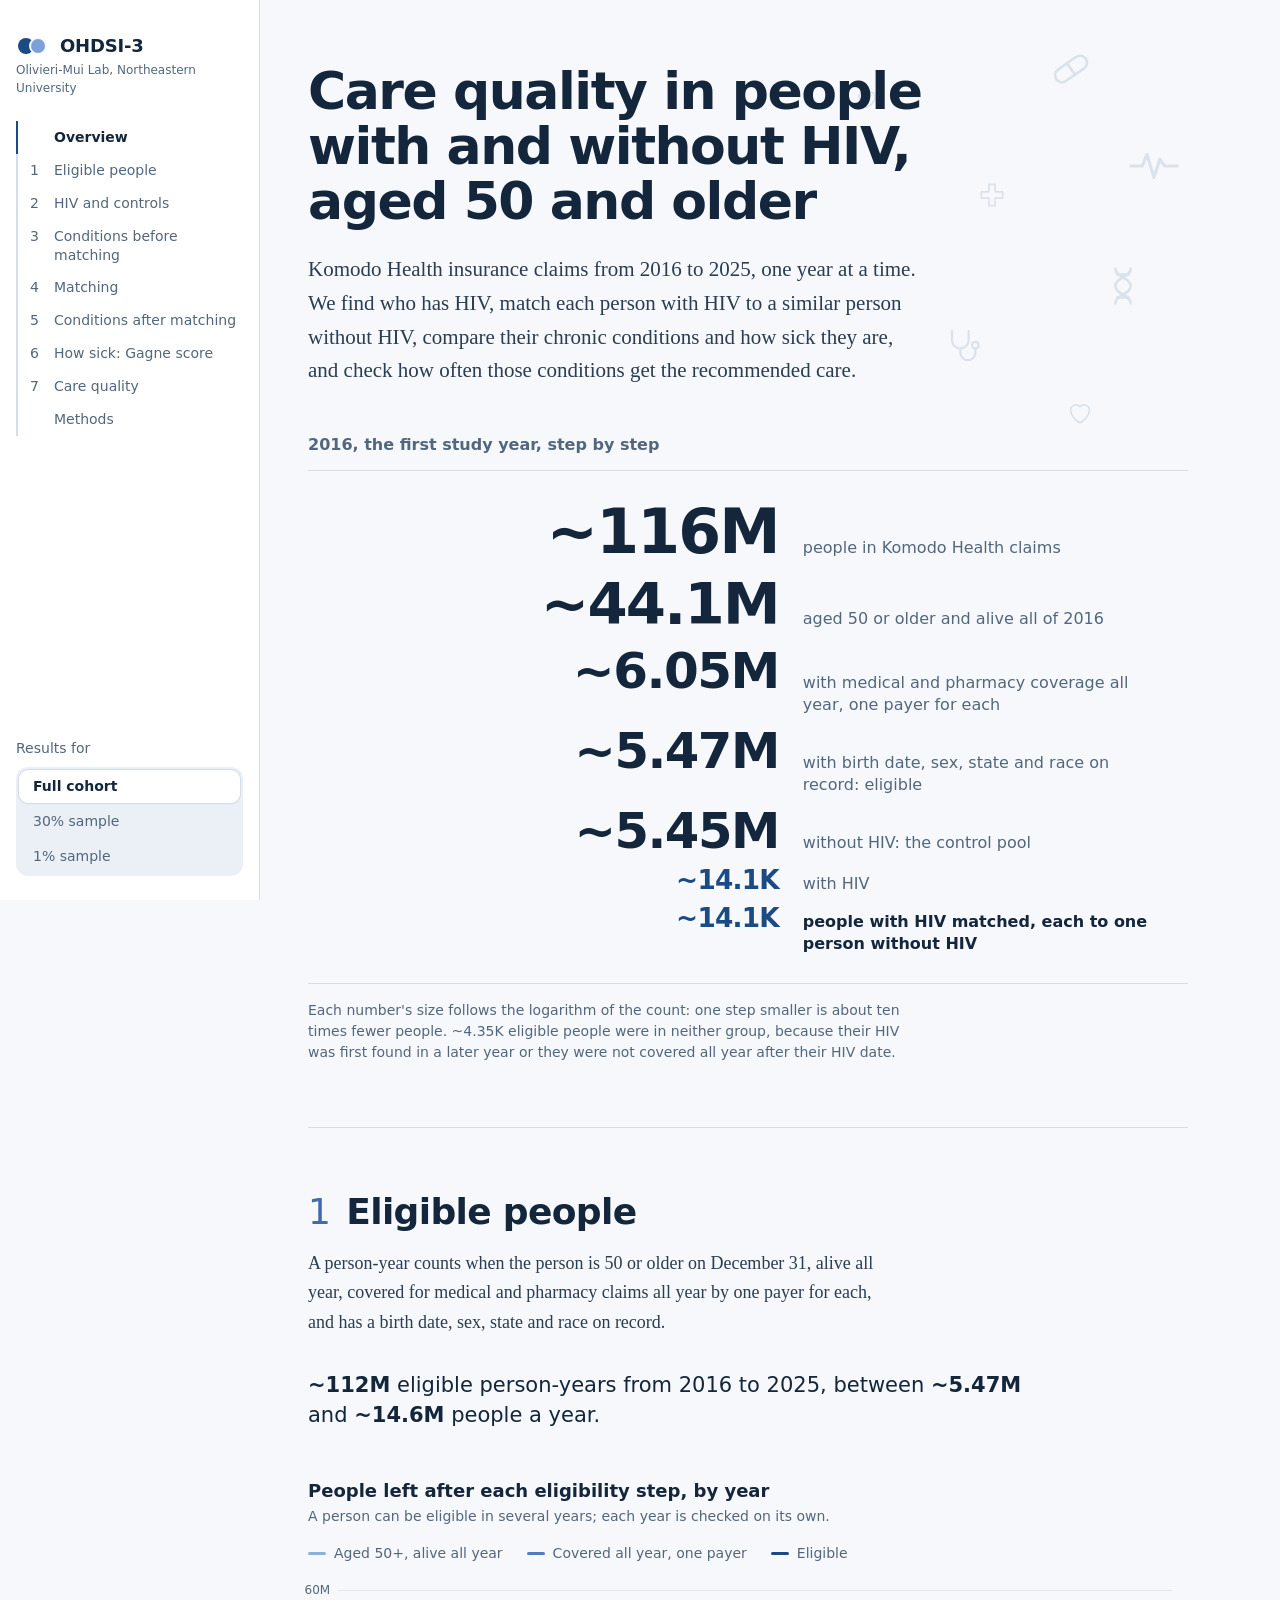
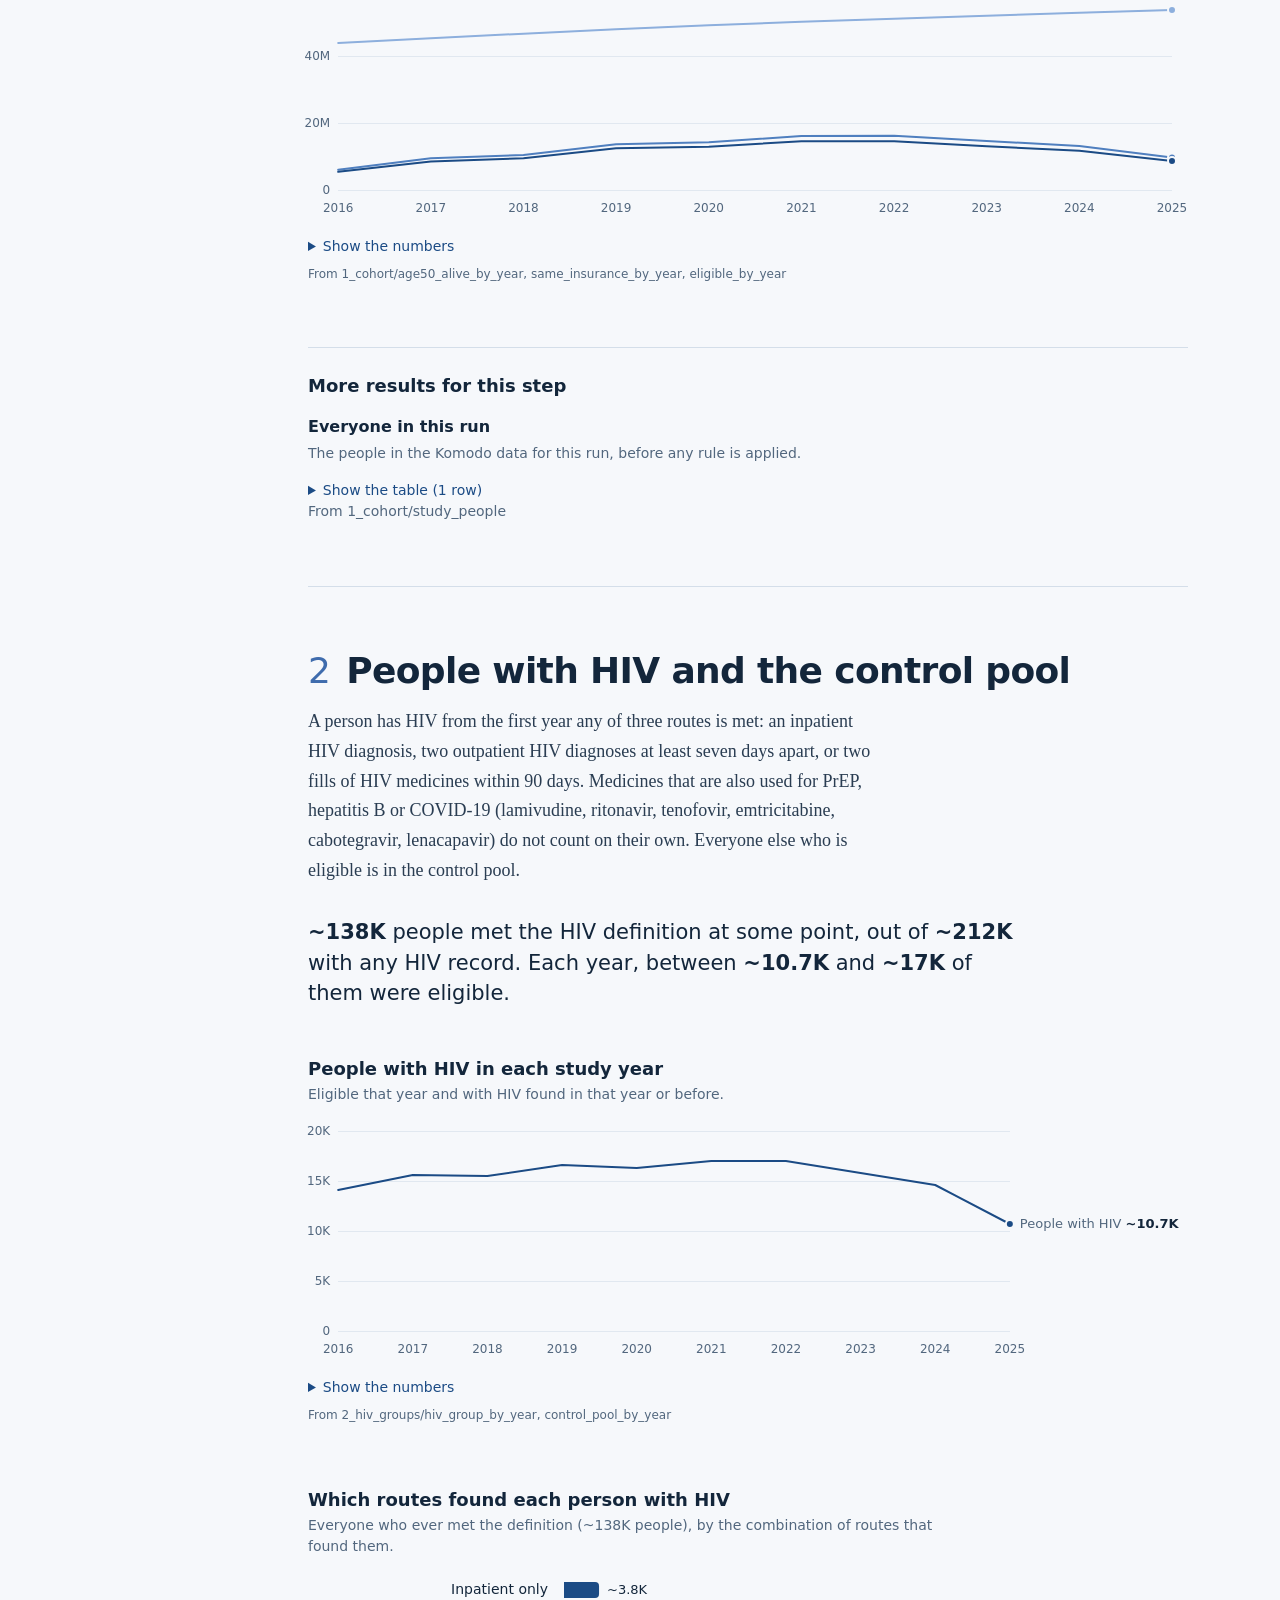
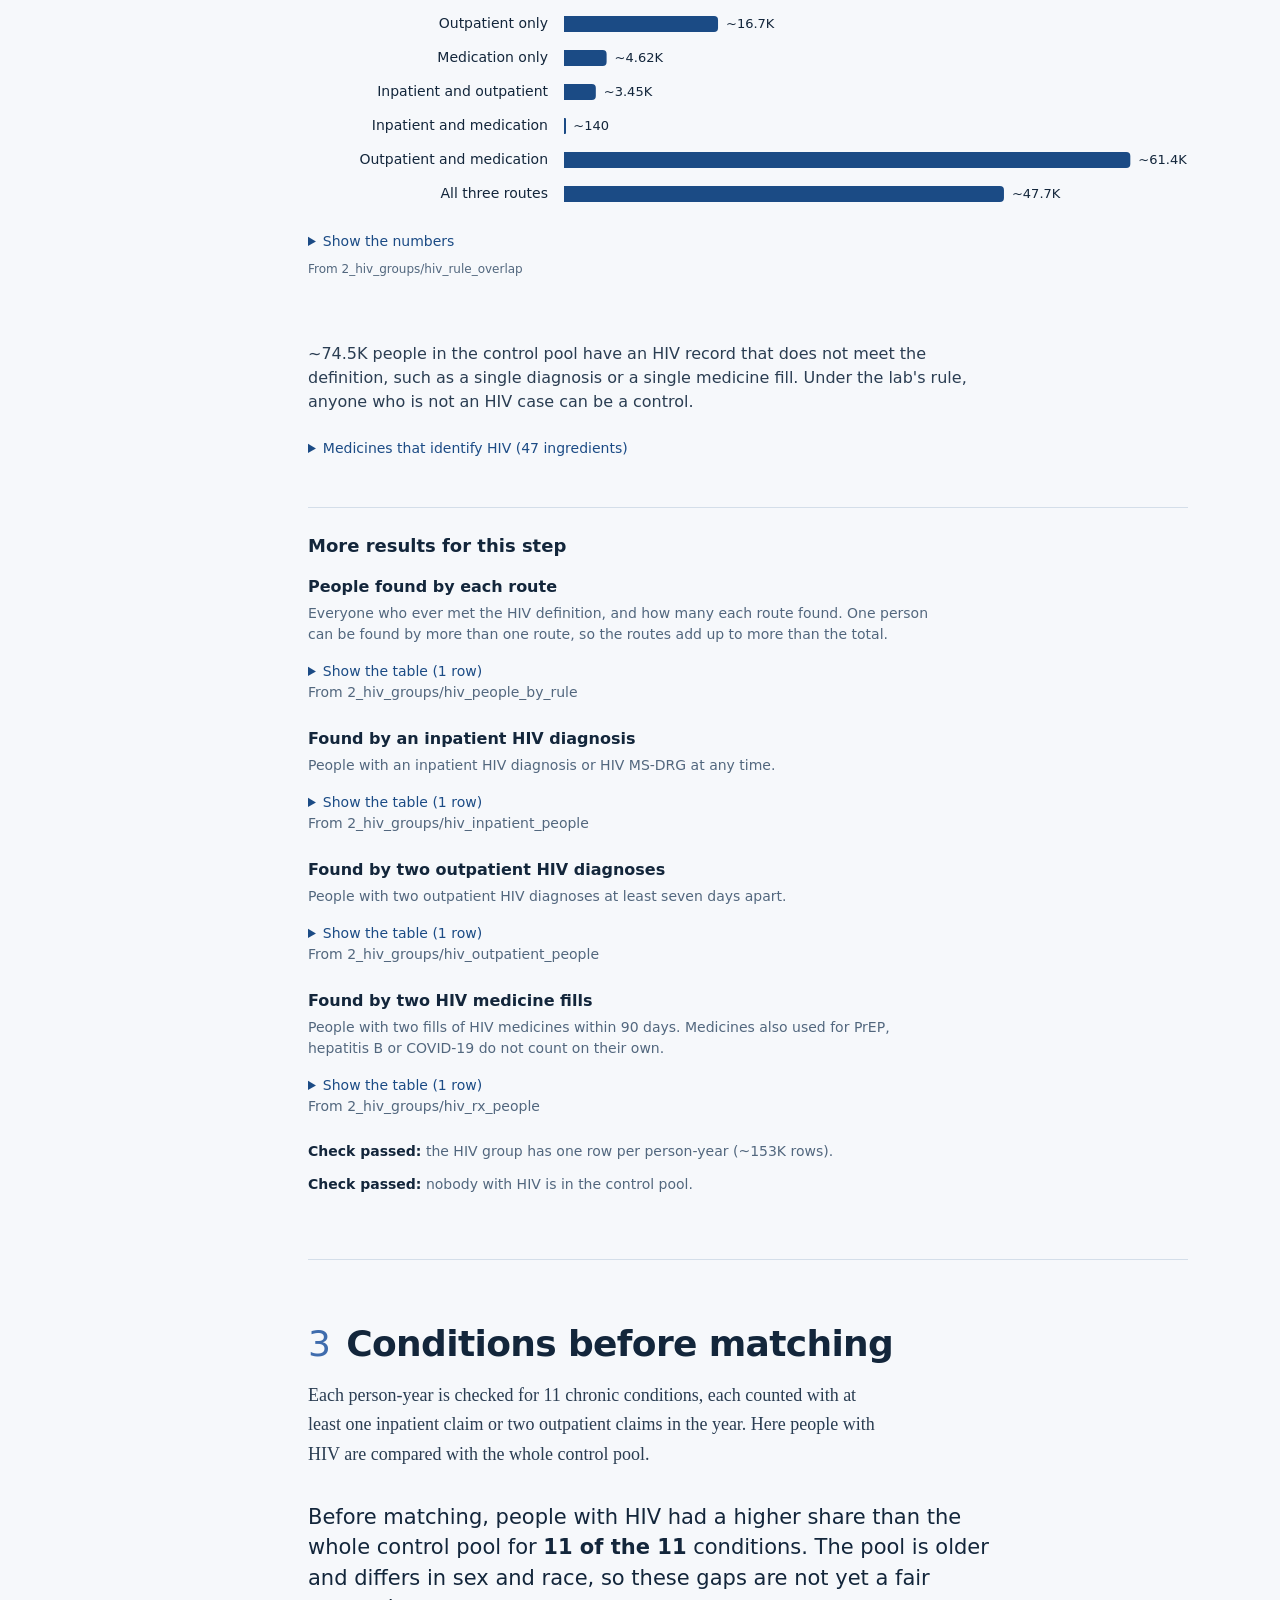
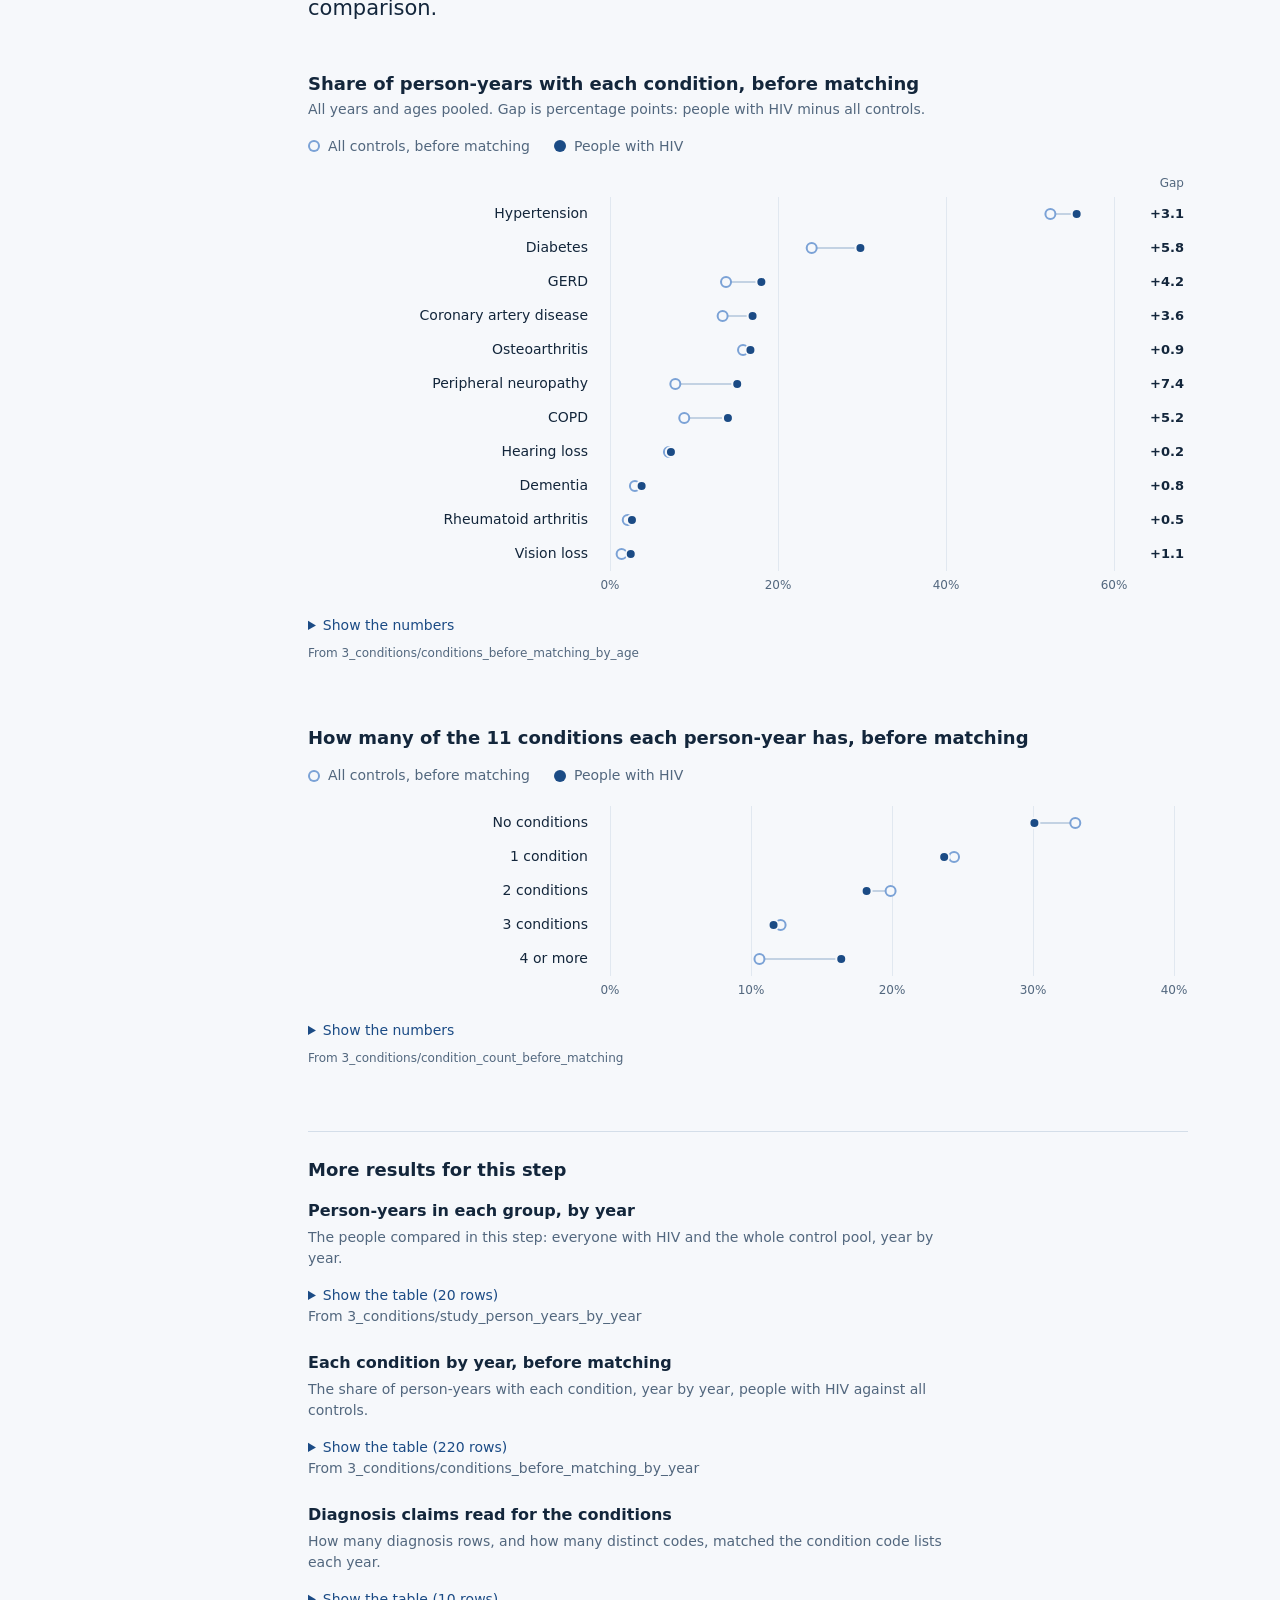
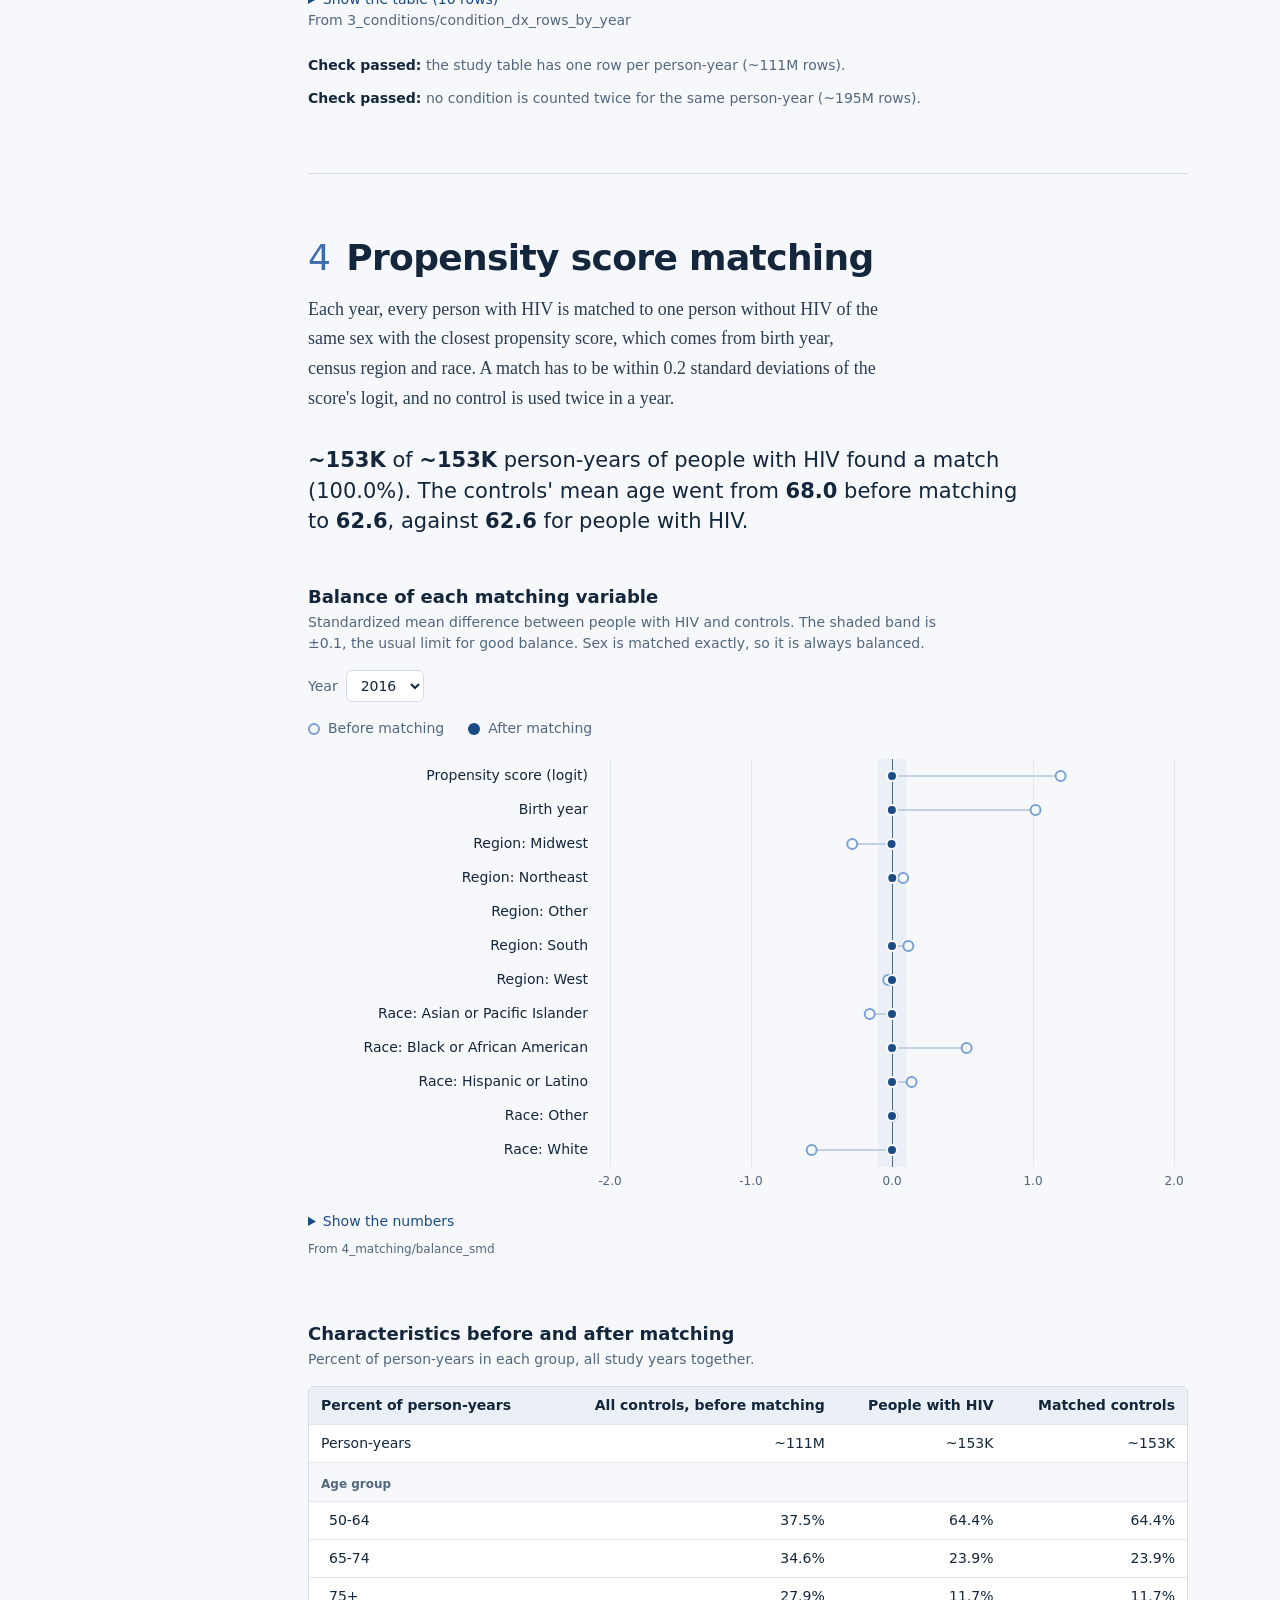
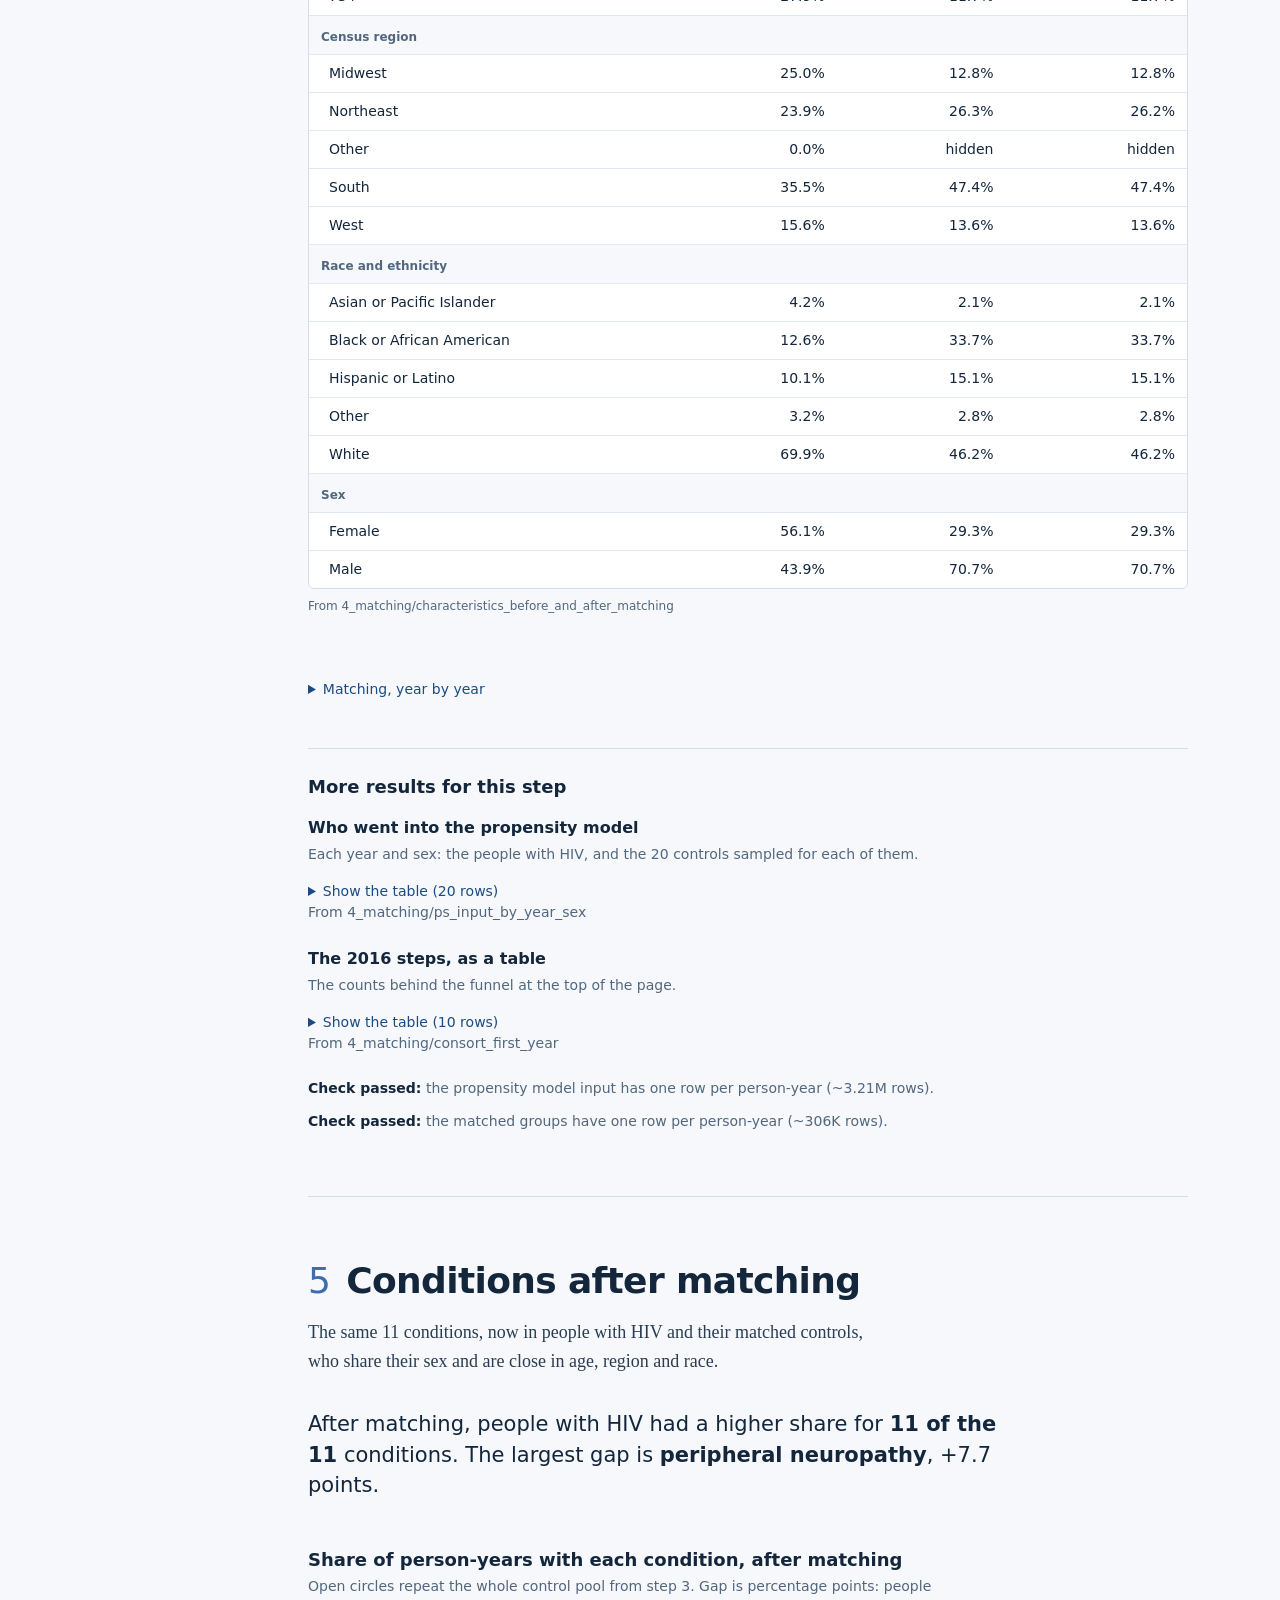
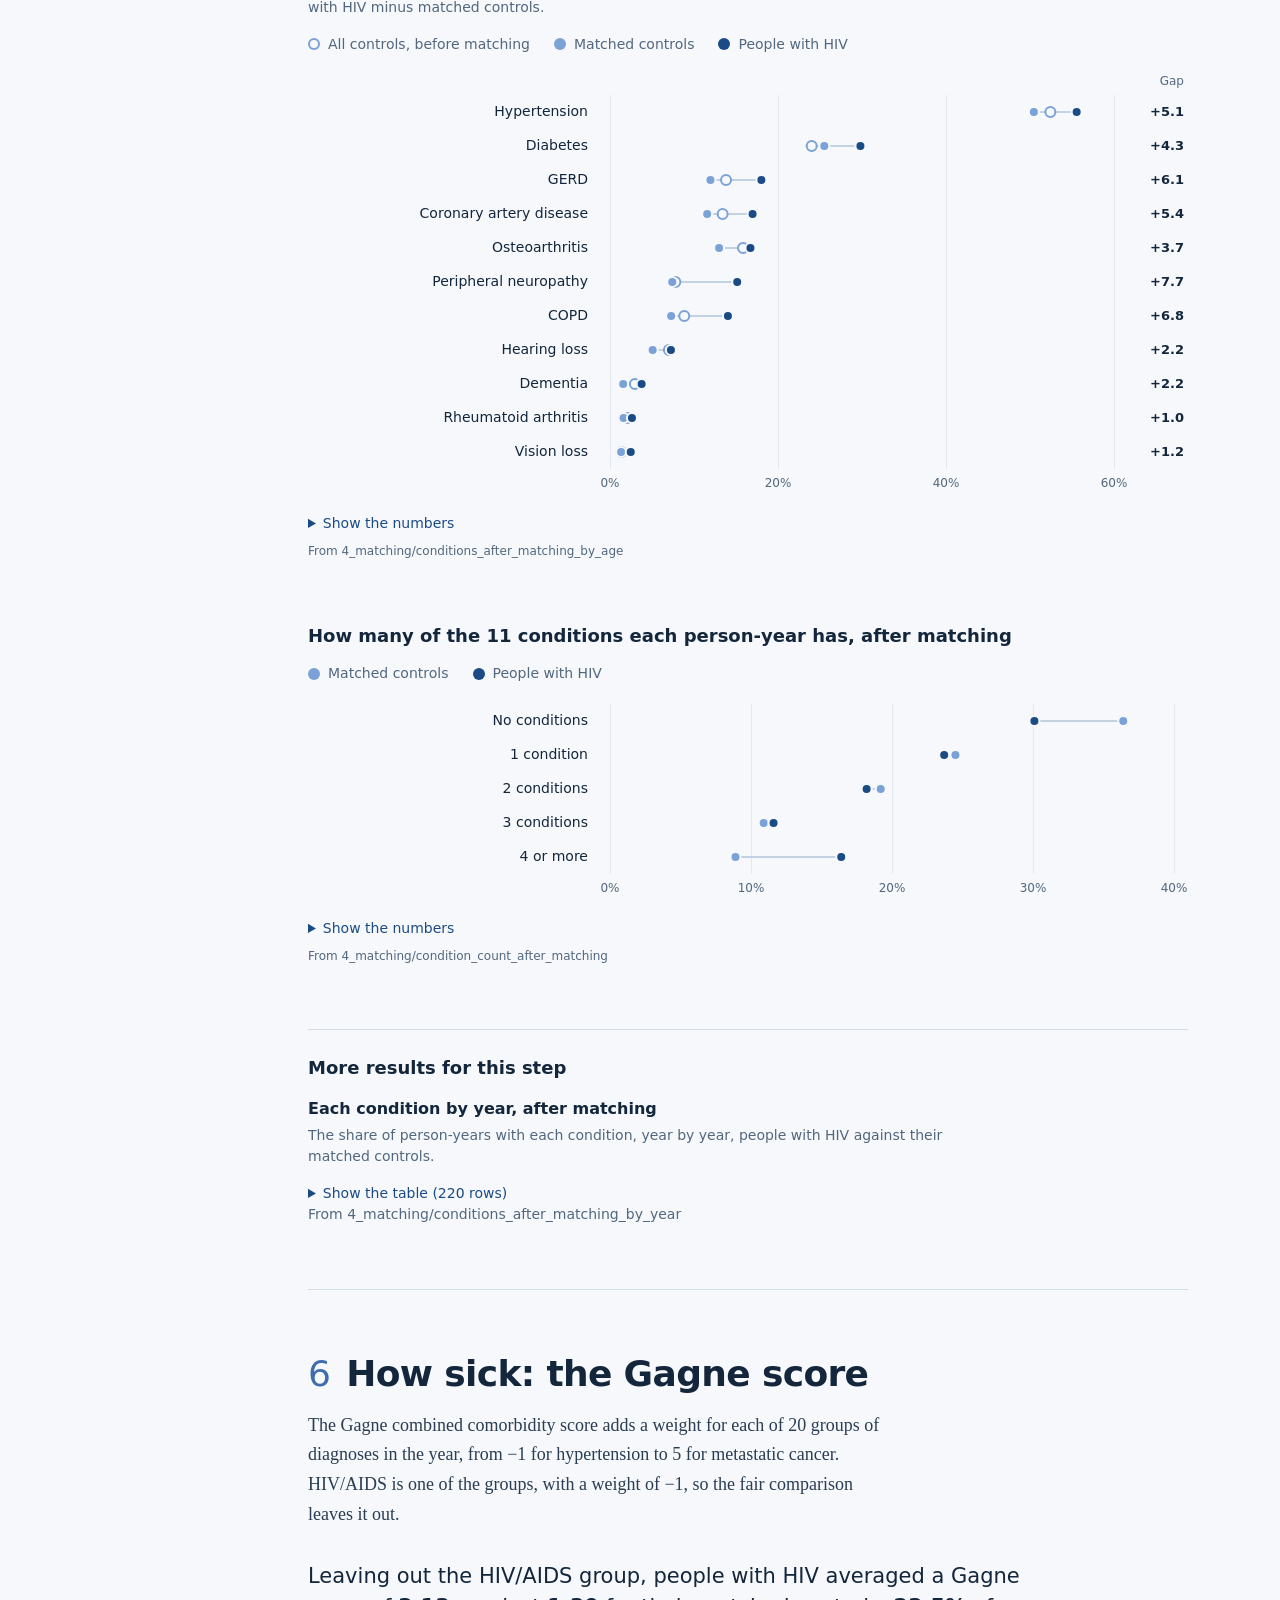
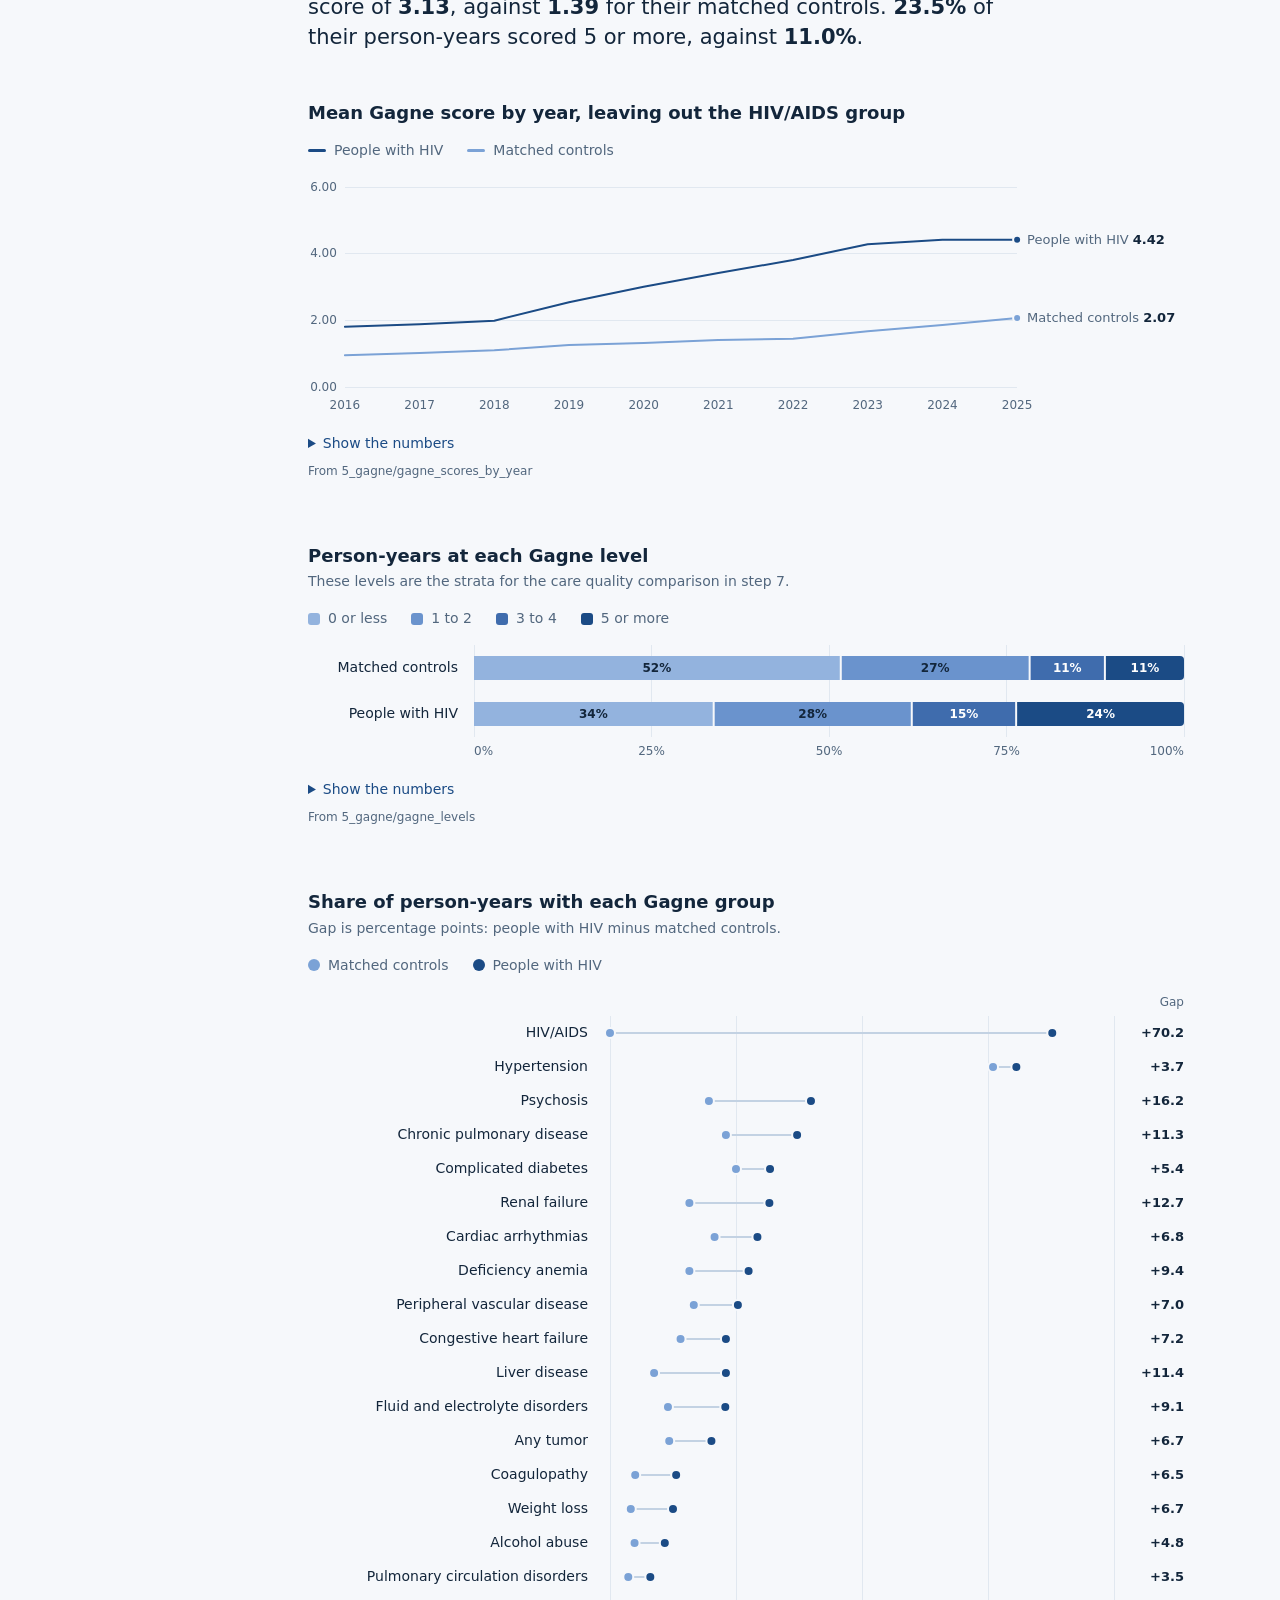
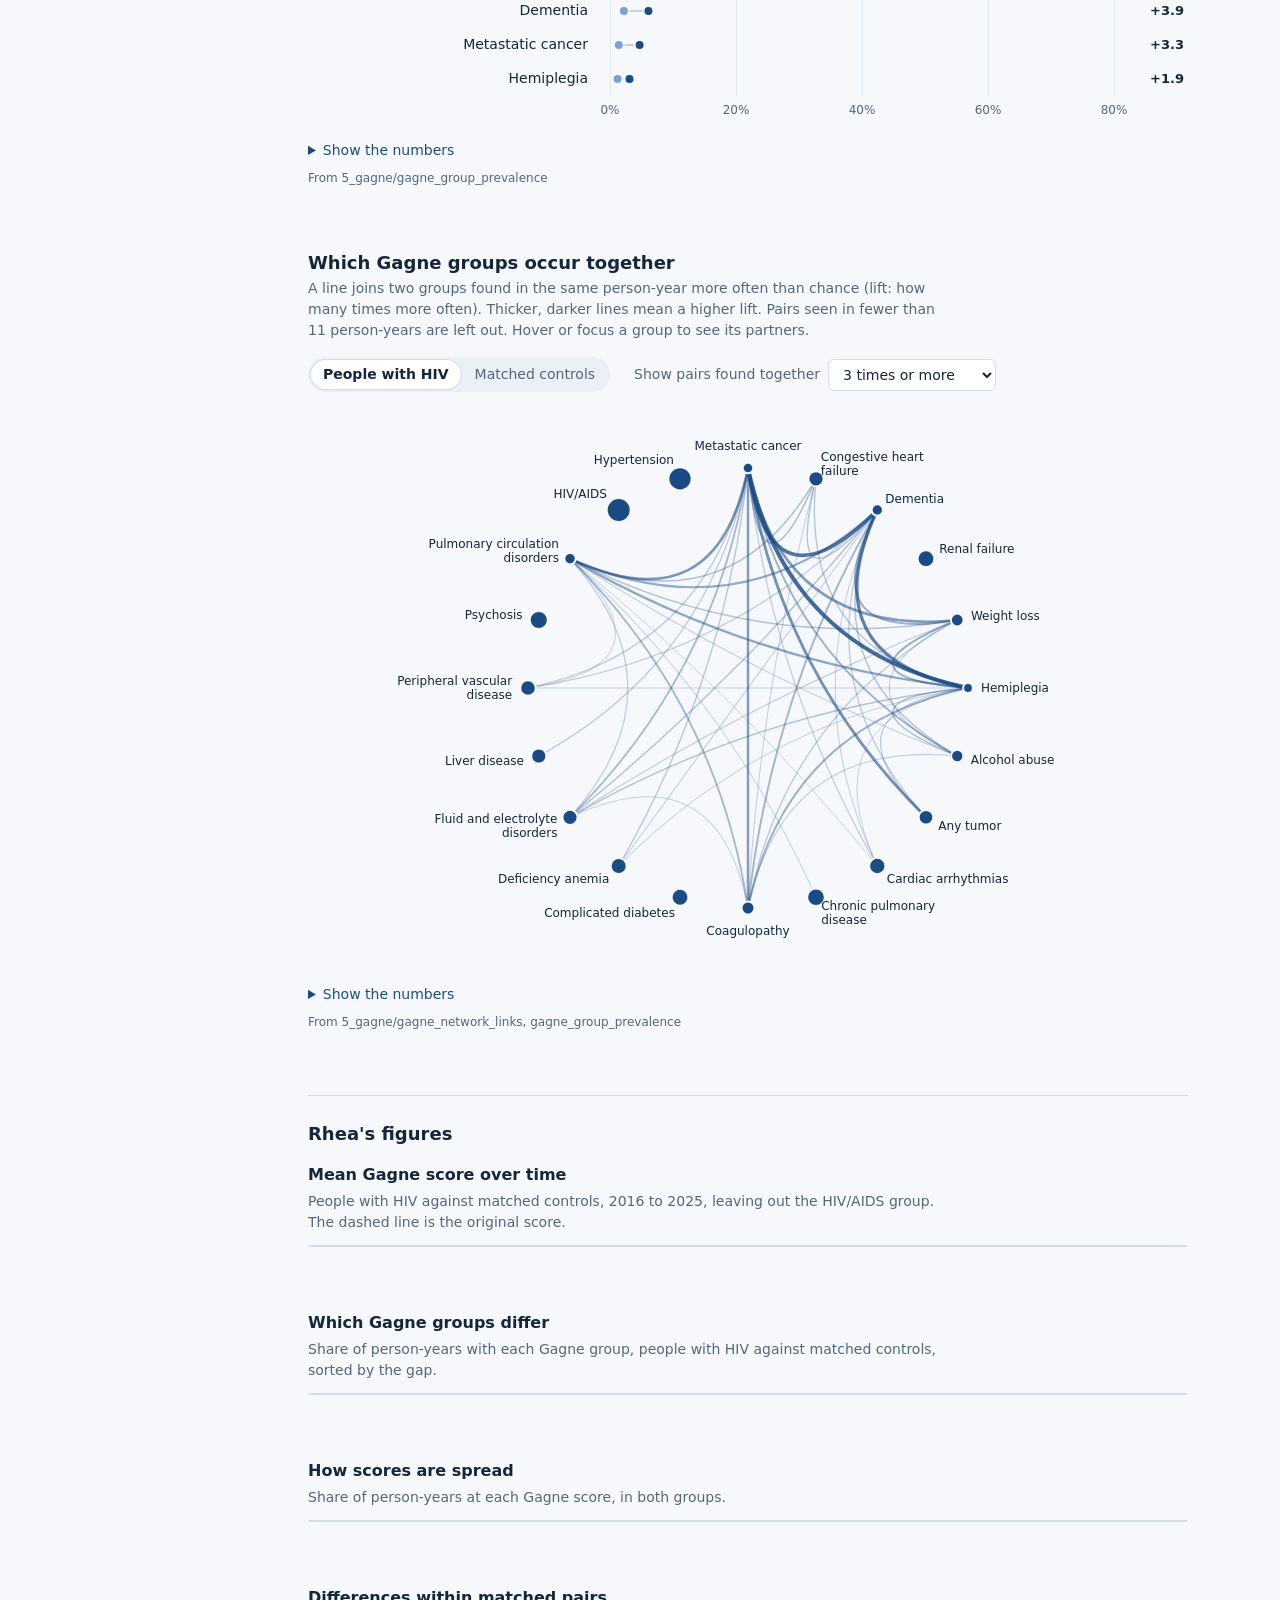
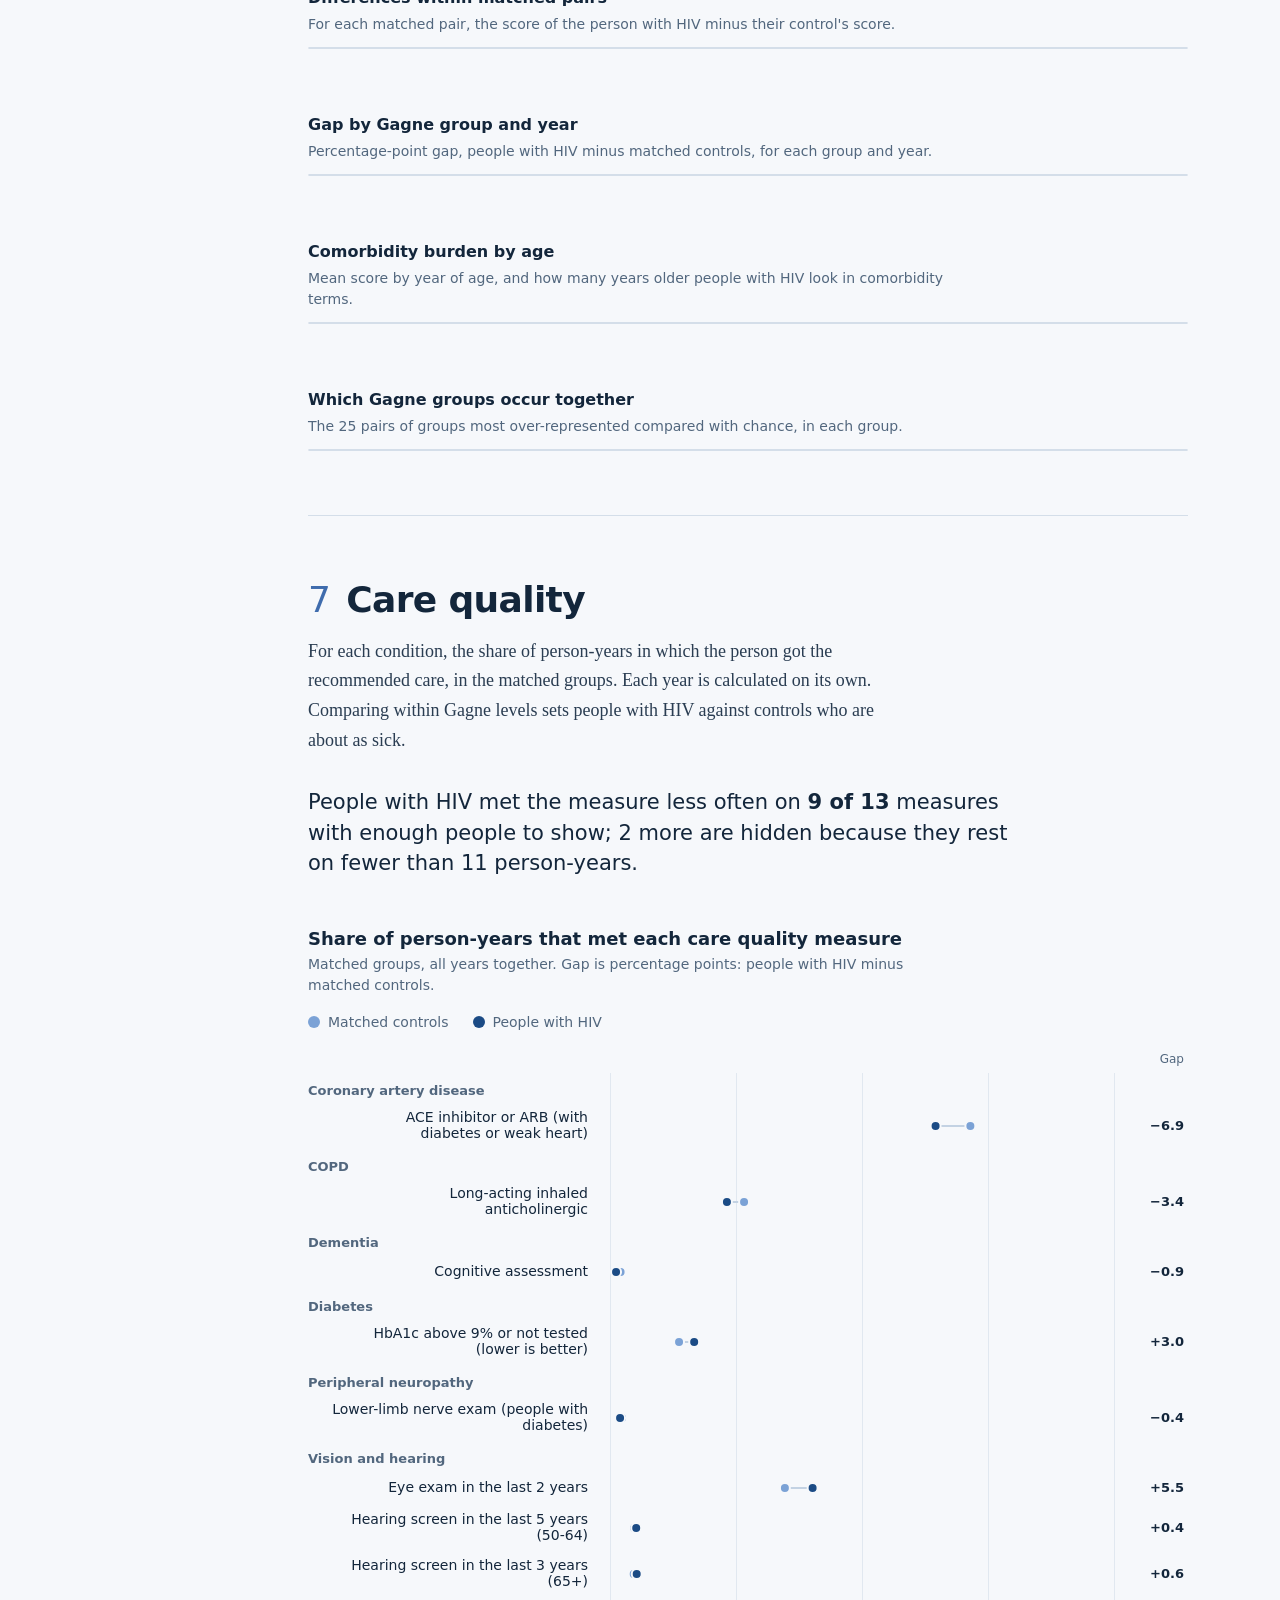
==== docs/index.html @ bf276762 "SHARP: pipeline, aggregated results and website" ====
<!doctype html>
<html lang="en">
<head>
  <meta charset="utf-8">
  <meta name="viewport" content="width=device-width, initial-scale=1">
  <meta http-equiv="Content-Security-Policy" content="default-src 'self'; script-src 'self'; style-src 'self' https://fonts.googleapis.com; font-src https://fonts.gstatic.com; img-src 'self' data:; connect-src 'none'; object-src 'none'; base-uri 'none'; form-action 'none'">
  <title>Care quality with and without HIV</title>
  <meta name="description" content="Aggregated results of the OHDSI-3 capstone pipeline: adults aged 50 and older in Komodo Health claims, 2016 to 2025, people with HIV and matched people without HIV.">
  <link rel="icon" href="data:image/svg+xml,%3Csvg xmlns='http://www.w3.org/2000/svg' viewBox='0 0 32 32'%3E%3Ccircle cx='11' cy='16' r='9' fill='%231B4B85'/%3E%3Ccircle cx='21' cy='16' r='9' fill='%237BA2D6' stroke='%23F6F8FB' stroke-width='2'/%3E%3C/svg%3E">
  <link rel="preconnect" href="https://fonts.googleapis.com">
  <link rel="preconnect" href="https://fonts.gstatic.com" crossorigin>
  <link rel="stylesheet" href="https://fonts.googleapis.com/css2?family=Schibsted+Grotesk:wght@400..700&family=Source+Serif+4:opsz,wght@8..60,400;8..60,600&display=swap">
  <link rel="stylesheet" href="assets/site.css">
  <script defer src="assets/charts.js"></script>
  <script defer src="assets/site.js"></script>
</head>
<body>
  <a class="skip-link" href="#main">Skip to the results</a>

  <div class="layout">
    <aside class="sidebar" aria-label="Site">
      <a class="brand" href="#top">
        <svg class="brand-mark" viewBox="0 0 32 20" aria-hidden="true"><circle cx="10" cy="10" r="8" fill="#1B4B85"/><circle cx="22" cy="10" r="8" fill="#7BA2D6" stroke="#F6F8FB" stroke-width="2"/></svg>
        <span class="brand-name">OHDSI-3</span>
        <span class="brand-lab">Olivieri-Mui Lab, Northeastern University</span>
      </a>
      <nav class="rail" aria-label="Pipeline steps">
        <ol>
          <li><a href="#top"><span class="n"></span>Overview</a></li>
          <li><a href="#eligible"><span class="n">1</span>Eligible people</a></li>
          <li><a href="#groups"><span class="n">2</span>HIV and controls</a></li>
          <li><a href="#before"><span class="n">3</span>Conditions before matching</a></li>
          <li><a href="#matching"><span class="n">4</span>Matching</a></li>
          <li><a href="#after"><span class="n">5</span>Conditions after matching</a></li>
          <li><a href="#gagne"><span class="n">6</span>How sick: Gagne score</a></li>
          <li><a href="#care"><span class="n">7</span>Care quality</a></li>
          <li><a href="#methods"><span class="n"></span>Methods</a></li>
        </ol>
      </nav>
      <div class="profile-picker">
        <span id="profile-label" class="control-label">Results for</span>
        <div class="segmented" role="radiogroup" aria-labelledby="profile-label">
          <label><input type="radio" name="profile" value="full" checked><span>Full cohort</span></label>
          <label><input type="radio" name="profile" value="sample_30pct"><span>30% sample</span></label>
          <label><input type="radio" name="profile" value="sample_1pct"><span>1% sample</span></label>
        </div>
        <p class="status" id="status" role="status"></p>
      </div>
    </aside>

    <main id="main" tabindex="-1" aria-busy="true">
      <div class="content">
        <section class="section hero" id="top" aria-labelledby="title">
          <div class="hero-icons" aria-hidden="true">
            <svg viewBox="0 0 24 24"><g transform="rotate(-35 12 12)"><rect x="3" y="8.5" width="18" height="7" rx="3.5"/><line x1="12" y1="8.5" x2="12" y2="15.5"/></g></svg>
            <svg viewBox="0 0 24 24"><polyline points="2,12 7,12 9,7 12,17 14.5,9 16.5,12 22,12"/></svg>
            <svg viewBox="0 0 24 24"><path d="M9.5 3.5h5v6h6v5h-6v6h-5v-6h-6v-5h6z"/></svg>
            <svg viewBox="0 0 24 24"><path d="M8 3c0 4.5 8 4.5 8 9s-8 4.5-8 9"/><path d="M16 3c0 4.5-8 4.5-8 9s8 4.5 8 9"/><line x1="9" y1="6" x2="15" y2="6"/><line x1="9" y1="18" x2="15" y2="18"/></svg>
            <svg viewBox="0 0 24 24"><path d="M6 3v5.5a5 5 0 0 0 10 0V3"/><path d="M11 13.5V16a4.5 4.5 0 0 0 9 0v-2.5"/><circle cx="20" cy="11.5" r="2"/></svg>
            <svg viewBox="0 0 24 24"><path d="M12 20s-7.5-4.5-7.5-10.2A4.3 4.3 0 0 1 12 7a4.3 4.3 0 0 1 7.5 2.8C19.5 15.5 12 20 12 20z"/></svg>
            <svg viewBox="0 0 24 24"><path d="M12 20s-7.5-4.5-7.5-10.2A4.3 4.3 0 0 1 12 7a4.3 4.3 0 0 1 7.5 2.8C19.5 15.5 12 20 12 20z"/></svg>
          </div>
          <h1 id="title">Care quality in people with and without HIV, aged 50 and older</h1>
          <p class="lede">Komodo Health insurance claims from 2016 to 2025, one year at a time. We find who has HIV, match each person with HIV to a similar person without HIV, compare their chronic conditions and how sick they are, and check how often those conditions get the recommended care.</p>
          <div class="section-body" data-part="overview"><p class="loading-note">Loading the results&hellip;</p></div>
          <noscript><p class="error-panel">This site draws its charts with JavaScript. Turn it on, or read the result tables in the repository's results folder.</p></noscript>
        </section>

        <section class="section" id="eligible" aria-labelledby="h-eligible">
          <h2 id="h-eligible"><span class="n">1</span>Eligible people</h2>
          <p class="lede">A person-year counts when the person is 50 or older on December 31, alive all year, covered for medical and pharmacy claims all year by one payer for each, and has a birth date, sex, state and race on record.</p>
          <div class="section-body" data-part="eligible"></div>
        </section>

        <section class="section" id="groups" aria-labelledby="h-groups">
          <h2 id="h-groups"><span class="n">2</span>People with HIV and the control pool</h2>
          <p class="lede">A person has HIV from the first year any of three routes is met: an inpatient HIV diagnosis, two outpatient HIV diagnoses at least seven days apart, or two fills of HIV medicines within 90 days. Medicines that are also used for PrEP, hepatitis B or COVID-19 (lamivudine, ritonavir, tenofovir, emtricitabine, cabotegravir, lenacapavir) do not count on their own. Everyone else who is eligible is in the control pool.</p>
          <div class="section-body" data-part="groups"></div>
        </section>

        <section class="section" id="before" aria-labelledby="h-before">
          <h2 id="h-before"><span class="n">3</span>Conditions before matching</h2>
          <p class="lede">Each person-year is checked for 11 chronic conditions, each counted with at least one inpatient claim or two outpatient claims in the year. Here people with HIV are compared with the whole control pool.</p>
          <div class="section-body" data-part="before"></div>
        </section>

        <section class="section" id="matching" aria-labelledby="h-matching">
          <h2 id="h-matching"><span class="n">4</span>Propensity score matching</h2>
          <p class="lede">Each year, every person with HIV is matched to one person without HIV of the same sex with the closest propensity score, which comes from birth year, census region and race. A match has to be within 0.2 standard deviations of the score's logit, and no control is used twice in a year.</p>
          <div class="section-body" data-part="matching"></div>
        </section>

        <section class="section" id="after" aria-labelledby="h-after">
          <h2 id="h-after"><span class="n">5</span>Conditions after matching</h2>
          <p class="lede">The same 11 conditions, now in people with HIV and their matched controls, who share their sex and are close in age, region and race.</p>
          <div class="section-body" data-part="after"></div>
        </section>

        <section class="section" id="gagne" aria-labelledby="h-gagne">
          <h2 id="h-gagne"><span class="n">6</span>How sick: the Gagne score</h2>
          <p class="lede">The Gagne combined comorbidity score adds a weight for each of 20 groups of diagnoses in the year, from &minus;1 for hypertension to 5 for metastatic cancer. HIV/AIDS is one of the groups, with a weight of &minus;1, so the fair comparison leaves it out.</p>
          <div class="section-body" data-part="gagne"></div>
        </section>

        <section class="section" id="care" aria-labelledby="h-care">
          <h2 id="h-care"><span class="n">7</span>Care quality</h2>
          <p class="lede">For each condition, the share of person-years in which the person got the recommended care, in the matched groups. Each year is calculated on its own. Comparing within Gagne levels sets people with HIV against controls who are about as sick.</p>
          <div class="section-body" data-part="care"></div>
        </section>

        <section class="section methods" id="methods" aria-labelledby="h-methods">
          <h2 id="h-methods">Methods and how to read this site</h2>
          <div class="section-body" data-part="run"></div>
          <div class="prose">
            <h3>Three runs</h3>
            <p>The full cohort is the result. The 1% and 30% samples were used to test the pipeline. Each sample is a fixed set of people chosen by a hash of the patient ID, so the 1% sample is inside the 30% one and the same people are picked every time.</p>
            <h3>Small numbers are hidden</h3>
            <p>Only aggregated counts leave the database, and no exact count is published. Any count from 1 to 10 is shown as &lt;11 and the percentages on that row are hidden. Every other count is rounded to the nearest 10 (the smallest shown is 20), and percentages to one decimal, so a hidden count cannot be worked out by subtracting other numbers from a total. Zeros are shown as zeros.</p>
            <h3>Provisional</h3>
            <p>The HIV medicine rules, the condition code lists and the care quality codes are still being reviewed with the principal investigator, so treat every number here as provisional.</p>
            <h3>Matching</h3>
            <p>The propensity score is a logistic regression of HIV status on birth year, census region and race, fitted once for each year on every person with HIV and 20 randomly chosen controls of the same year and sex. Matching is exact on sex and one to one, nearest neighbour on the logit of the score, highest scores first, without replacement within a year. Balance is the standardized mean difference, scaled by the standard deviation in the HIV group.</p>
            <h3>Gagne score and care quality</h3>
            <p>The Gagne score uses Nemo Zhou's ICD-10-CM lookups; a diagnosis counts in the calendar year it falls in. Care quality measures look back further where the measure needs it, for example an eye exam in the last two years.</p>
            <h3>Code and credits</h3>
            <p>The cohort, the HIV groups and the matching method follow Lifei's code; the Gagne score follows Rhea's code. Group 3, fall 2026 capstone, with the Olivieri-Mui Lab at Northeastern University. The code and every result table are in the <a href="https://github.com/nucapstone/SHARP">SHARP repository</a>. After a new run, rebuild this site's data with <span class="command">python -m runner.site_data</span>.</p>
          </div>
        </section>
      </div>
    </main>
  </div>

  <footer class="site-footer">
    <p>Aggregated results only, with no person-level data. Counts from 1 to 10 are shown as &lt;11, and all other counts are rounded to the nearest 10.</p>
  </footer>
</body>
</html>
---- docs/assets/site.css ----
/* One hue, Prussian-blue ink on cool paper. Type scale 12/14/16/18/21/28/36/48,
   spacing scale 4/8/12/16/24/32/48/64/96. Light theme only, by design. */

:root {
  color-scheme: light;
  --paper: #F6F8FB;
  --white: #FFFFFF;
  --panel: #EBF0F6;
  --rule: #D4DEE9;
  --grid: #E1E8F0;
  --connector: #C3D2E3;
  --muted: #52677E;
  --body-ink: #2A3D52;
  --ink: #13263B;
  --accent: #1B4B85;
  --accent-soft: #3F6CAD;

  --sans: "Schibsted Grotesk", "Segoe UI", system-ui, sans-serif;
  --serif: "Source Serif 4", Georgia, "Times New Roman", serif;

  --t-12: 0.75rem;
  --t-14: 0.875rem;
  --t-16: 1rem;
  --t-18: 1.125rem;
  --t-21: 1.3125rem;
  --t-28: 1.75rem;
  --t-36: 2.25rem;
  --t-48: 3rem;

  --s1: 4px;
  --s2: 8px;
  --s3: 12px;
  --s4: 16px;
  --s5: 24px;
  --s6: 32px;
  --s7: 48px;
  --s8: 64px;
  --s9: 96px;

  --radius: 6px;
  --header-h: 72px;
}

*, *::before, *::after { box-sizing: border-box; }

html { scroll-padding-top: calc(var(--header-h) + var(--s4)); -webkit-text-size-adjust: 100%; }

@media (prefers-reduced-motion: no-preference) {
  html { scroll-behavior: smooth; }
}

body {
  margin: 0;
  background: var(--paper);
  color: var(--ink);
  font: 400 var(--t-16)/1.5 var(--sans);
  -webkit-font-smoothing: antialiased;
}

a { color: var(--accent); text-underline-offset: 3px; text-decoration-thickness: 1px; }
a:hover { text-decoration-thickness: 2px; }

:focus-visible { outline: 2px solid var(--accent); outline-offset: 2px; border-radius: 2px; }

h1, h2, h3 { color: var(--ink); text-wrap: balance; }

.visually-hidden {
  position: absolute !important;
  width: 1px; height: 1px;
  margin: -1px; padding: 0;
  overflow: hidden; clip: rect(0 0 0 0);
  white-space: nowrap; border: 0;
}

.skip-link {
  position: absolute; left: var(--s4); top: -100px; z-index: 100;
  background: var(--white); color: var(--accent);
  padding: var(--s2) var(--s4); border-radius: var(--radius);
}
.skip-link:focus { top: var(--s3); }

/* ---------------------------------------------------------------- header */

.site-header {
  position: sticky; top: 0; z-index: 20;
  background: rgba(246, 248, 251, 0.94);
  backdrop-filter: blur(8px);
  border-bottom: 1px solid var(--rule);
}

.header-inner {
  max-width: 1240px; margin: 0 auto;
  min-height: var(--header-h);
  padding: var(--s3) var(--s5);
  display: flex; align-items: center; justify-content: space-between;
  gap: var(--s3) var(--s5); flex-wrap: wrap;
}

.brand { display: flex; align-items: center; gap: var(--s3); color: var(--ink); text-decoration: none; }
.brand-mark { width: 32px; height: 20px; flex: none; }
.brand-name { font-weight: 700; font-size: var(--t-18); letter-spacing: -0.01em; }
.brand-lab { color: var(--muted); font-size: var(--t-14); }

.profile-picker { display: flex; align-items: center; gap: var(--s3); flex-wrap: wrap; }
.control-label { color: var(--muted); font-size: var(--t-14); }
.status { margin: 0; color: var(--muted); font-size: var(--t-14); }
.status:empty { display: none; }

.segmented {
  display: inline-flex; padding: 3px; gap: 2px;
  background: var(--panel); border-radius: 999px;
}
.segmented label { position: relative; display: block; }
.segmented input { position: absolute; inset: 0; width: 100%; height: 100%; margin: 0; opacity: 0; cursor: pointer; }
.segmented span {
  display: block; padding: 6px 14px; border-radius: 999px;
  color: var(--muted); font-size: var(--t-14); font-weight: 500; white-space: nowrap;
  transition: background-color 0.15s, color 0.15s;
}
.segmented label:hover span { color: var(--ink); }
.segmented input:checked + span {
  background: var(--white); color: var(--ink); font-weight: 600;
  box-shadow: 0 0 0 1px var(--rule), 0 1px 2px rgba(19, 38, 59, 0.08);
}
.segmented input:focus-visible + span { outline: 2px solid var(--accent); outline-offset: 1px; }
.segmented.small span { padding: 4px 12px; }

/* ---------------------------------------------------------------- layout */

.layout {
  max-width: 1240px; margin: 0 auto;
  padding: 0 var(--s5);
  display: grid; grid-template-columns: 208px minmax(0, 1fr); gap: var(--s8);
}

.rail { position: sticky; top: calc(var(--header-h) + var(--s5)); align-self: start; padding-top: var(--s8); }
.rail ol { list-style: none; margin: 0; padding: 0; }
.rail a {
  display: grid; grid-template-columns: 20px 1fr; gap: var(--s1);
  padding: 7px 0 7px var(--s3);
  border-left: 2px solid var(--rule);
  color: var(--muted); font-size: var(--t-14); line-height: 1.35; text-decoration: none;
  transition: border-color 0.15s, color 0.15s;
}
.rail a:hover { color: var(--ink); }
.rail a[aria-current] { border-left-color: var(--accent); color: var(--ink); font-weight: 600; }
.rail .n { }

main { min-width: 0; padding: var(--s8) 0 var(--s9); outline: none; }
.content { max-width: 880px; transition: opacity 0.2s; }
main.is-loading .content { opacity: 0.45; }

/* ---------------------------------------------------------------- sections */

.section { border-top: 1px solid var(--rule); margin-top: var(--s8); padding-top: var(--s8); }
.section.hero { border-top: 0; margin-top: 0; padding-top: 0; }

.hero h1 {
  font-size: clamp(2.25rem, 1.5rem + 2.6vw, 3.25rem);
  line-height: 1.06; letter-spacing: -0.028em; font-weight: 700;
  margin: 0 0 var(--s5); max-width: 20ch;
}

.section h2 {
  display: flex; align-items: baseline; gap: var(--s4);
  font-size: clamp(var(--t-28), 1.2rem + 1.4vw, var(--t-36));
  line-height: 1.12; letter-spacing: -0.018em; font-weight: 650;
  margin: 0 0 var(--s4);
}
.section h2 .n { color: var(--accent-soft); font-weight: 500; }

.lede {
  font-family: var(--serif); font-size: var(--t-18); line-height: 1.65;
  color: var(--body-ink); max-width: 64ch; margin: 0 0 var(--s6);
}
.hero .lede { font-size: var(--t-21); line-height: 1.6; max-width: 58ch; }

.finding {
  font-size: var(--t-21); line-height: 1.45; font-weight: 400;
  max-width: 54ch; margin: 0 0 var(--s7); color: var(--ink);
}
.finding strong { font-weight: 650; }

.note { font-size: var(--t-16); color: var(--body-ink); max-width: 68ch; margin: 0 0 var(--s5); }

.loading-note, .empty-note, .part-error {
  margin: 0; padding: var(--s4); border-radius: var(--radius);
  background: var(--panel); color: var(--muted); font-size: var(--t-14);
}
.part-error { color: var(--ink); border-left: 3px solid var(--accent); }

.error-panel {
  background: var(--white); border: 1px solid var(--rule); border-left: 3px solid var(--accent);
  border-radius: var(--radius); padding: var(--s5); max-width: 64ch;
}
.error-panel h2 { display: block; font-size: var(--t-21); margin: 0 0 var(--s2); }
.error-panel p { margin: 0 0 var(--s4); color: var(--body-ink); }

.button {
  font: inherit; font-size: var(--t-14); font-weight: 600;
  color: var(--white); background: var(--accent);
  border: 0; border-radius: var(--radius); padding: var(--s2) var(--s4); cursor: pointer;
}
.button:hover { background: #163D6C; }

/* ---------------------------------------------------------------- hero cascade */

.cascade-title {
  font-size: var(--t-16) !important; font-weight: 600 !important; letter-spacing: 0 !important;
  color: var(--muted) !important; margin: var(--s7) 0 var(--s4) !important;
}
.cascade { list-style: none; margin: 0; padding: var(--s5) 0; border-top: 1px solid var(--rule); border-bottom: 1px solid var(--rule); }
.cascade li {
  display: grid; grid-template-columns: minmax(0, 11fr) minmax(0, 9fr);
  gap: var(--s5); align-items: baseline; padding: 5px 0;
}
.cascade .count {
  --scale: 1;
  text-align: right; color: var(--ink);
  font-size: max(1.25rem, calc(var(--size) * 1px * var(--scale)));
  font-weight: 650; line-height: 1.05; letter-spacing: -0.03em; white-space: nowrap;
}
.cascade .what { color: var(--muted); max-width: 34ch; line-height: 1.35; }
.cascade .is-hiv .count { color: var(--accent); }
.cascade .is-final .what { color: var(--ink); font-weight: 600; }
.cascade-note { font-size: var(--t-14); color: var(--muted); max-width: 68ch; margin: var(--s4) 0 0; }

/* ---------------------------------------------------------------- figures */

.figure { margin: 0 0 var(--s8); }
.figure figcaption h3 { font-size: var(--t-18); font-weight: 600; line-height: 1.3; margin: 0 0 var(--s1); }
.figure figcaption p { margin: 0; color: var(--muted); font-size: var(--t-14); max-width: 72ch; }
.figure-controls { display: flex; flex-wrap: wrap; align-items: center; gap: var(--s3) var(--s5); margin-top: var(--s4); }

.legend {
  list-style: none; margin: var(--s4) 0 0; padding: 0;
  display: flex; flex-wrap: wrap; gap: var(--s2) var(--s5);
  color: var(--muted); font-size: var(--t-14);
}
.legend li { display: flex; align-items: center; gap: var(--s2); }

.swatch { display: inline-block; flex: none; width: 12px; height: 12px; border-radius: 50%; background: var(--c); }
.swatch-ring { background: transparent; box-shadow: inset 0 0 0 2px var(--c); }
.swatch-line { width: 18px; height: 3px; border-radius: 2px; }
.swatch-block { border-radius: 3px; }

.plot { margin-top: var(--s4); min-height: 48px; }
.source { margin: var(--s2) 0 0; color: var(--muted); font-size: var(--t-12); }

.control { display: inline-flex; align-items: center; gap: var(--s2); color: var(--muted); font-size: var(--t-14); }
select {
  font: inherit; font-size: var(--t-14); color: var(--ink);
  background: var(--white); border: 1px solid var(--rule); border-radius: var(--radius);
  padding: 6px 10px; max-width: 100%;
}
select:hover { border-color: var(--accent-soft); }

.detail-head {
  display: flex; flex-wrap: wrap; align-items: baseline; justify-content: space-between; gap: var(--s3) var(--s5);
  padding-top: var(--s5); border-top: 1px solid var(--rule); margin-bottom: var(--s5);
}
.detail-head h3 { font-size: var(--t-21); font-weight: 600; margin: 0; }
.detail-head .control { flex: 1 1 320px; justify-content: flex-end; }
.detail-head select { flex: 1 1 auto; max-width: 480px; }
.pair { display: grid; grid-template-columns: repeat(2, minmax(0, 1fr)); gap: var(--s6); }

/* ---------------------------------------------------------------- charts */

.chart-svg { display: block; max-width: 100%; height: auto; overflow: visible; font-family: var(--sans); }
.chart-svg .grid { stroke: var(--grid); stroke-width: 1; shape-rendering: crispEdges; }
.chart-svg .tick { fill: var(--muted); font-size: 12px; }
.chart-svg .line { fill: none; stroke-width: 2; stroke-linejoin: round; stroke-linecap: round; }
.chart-svg .dot { stroke: var(--paper); stroke-width: 2; }
.chart-svg .dot-ring { fill: var(--paper); stroke-width: 2; }
.chart-svg .crosshair { stroke: var(--muted); stroke-width: 1; }
.chart-svg .overlay { fill: transparent; cursor: crosshair; outline: none; }
.chart-svg .overlay:focus-visible { stroke: var(--accent); stroke-width: 2; }
.chart-svg .end-label { font-size: 13px; }
.chart-svg .end-name { fill: var(--muted); }
.chart-svg .end-value { fill: var(--ink); font-weight: 600; }

.chart-svg .row { outline: none; cursor: default; }
.chart-svg .row-bg { fill: transparent; }
.chart-svg .row:hover .row-bg, .chart-svg .row:focus .row-bg { fill: var(--panel); }
.chart-svg .row:focus-visible .row-bg { stroke: var(--accent); stroke-width: 2; }
.chart-svg .row-label { fill: var(--ink); font-size: 14px; }
.chart-svg .row-heading { fill: var(--muted); font-size: 13px; font-weight: 600; }
.chart-svg .connector { stroke: var(--connector); stroke-width: 2; stroke-linecap: round; }
.chart-svg .aside-head { fill: var(--muted); font-size: 12px; }
.chart-svg .aside-text { fill: var(--ink); font-size: 13px; font-weight: 600; }
.chart-svg .ref { stroke: var(--muted); stroke-width: 1; shape-rendering: crispEdges; }
.chart-svg .band { fill: var(--panel); }
.chart-svg .bar { fill: var(--accent); }
.chart-svg .value-label { fill: var(--ink); font-size: 13px; }
.chart-svg .seg-label { fill: var(--ink); font-size: 12px; font-weight: 600; pointer-events: none; }
.chart-svg .seg-label.on-dark { fill: var(--white); }

.chart-svg .net-link { fill: none; stroke: var(--accent); stroke-linecap: round; transition: opacity 0.15s; }
.chart-svg .net-link.dim { opacity: 0.06; }
.chart-svg .net-node { outline: none; cursor: default; transition: opacity 0.15s; }
.chart-svg .net-node.dim { opacity: 0.3; }
.chart-svg .net-node .hit { fill: transparent; }
.chart-svg .net-node .mark { fill: var(--accent); stroke: var(--paper); stroke-width: 2; }
.chart-svg .net-node:focus-visible .hit { stroke: var(--accent); stroke-width: 2; }
.chart-svg .net-label { fill: var(--ink); font-size: 12px; }

.tip {
  position: fixed; z-index: 50; pointer-events: none;
  min-width: 170px; max-width: 300px;
  background: var(--white); color: var(--ink);
  border: 1px solid var(--rule); border-radius: var(--radius);
  box-shadow: 0 8px 24px rgba(19, 38, 59, 0.12);
  padding: 10px 12px; font-size: var(--t-14);
}
.tip[hidden] { display: none; }
.tip-title { margin: 0 0 6px; font-weight: 600; }
.tip-row { margin: 3px 0 0; display: flex; align-items: center; gap: var(--s2); }
.tip-label { flex: 1; color: var(--muted); }
.tip-row strong { font-weight: 600; white-space: nowrap; }

/* ---------------------------------------------------------------- tables */

details.numbers { margin-top: var(--s4); }
details.numbers summary {
  width: fit-content; cursor: pointer;
  color: var(--accent); font-size: var(--t-14); font-weight: 500;
}
details.numbers summary:hover { text-decoration: underline; text-underline-offset: 3px; }

.table-wrap {
  margin-top: var(--s3); overflow: auto; max-height: 560px;
  background: var(--white); border: 1px solid var(--rule); border-radius: var(--radius);
}
.figure > .table-wrap { margin-top: var(--s4); max-height: none; }
table { width: 100%; border-collapse: collapse; font-size: var(--t-14); }
th, td { padding: 8px 12px; text-align: left; vertical-align: top; border-bottom: 1px solid var(--grid); }
td { white-space: nowrap; }
thead th { position: sticky; top: 0; background: var(--panel); font-weight: 600; white-space: nowrap; }
tbody th { font-weight: 500; }
tbody tr:last-child > * { border-bottom: 0; }
.num { text-align: right; }
.table-one tr.group th { background: var(--paper); color: var(--muted); font-size: var(--t-12); font-weight: 600; padding-top: 12px; }
.table-one tbody th { padding-left: 20px; }
.table-one tbody tr:first-child th, .table-one tr.group th { padding-left: 12px; }

/* ---------------------------------------------------------------- methods and footer */

.methods .prose { max-width: 68ch; }
.methods .prose h3 { font-size: var(--t-18); font-weight: 600; margin: var(--s6) 0 var(--s2); }
.methods .prose p { font-family: var(--serif); font-size: var(--t-18); line-height: 1.65; color: var(--body-ink); margin: 0; }
.run-details { font-size: var(--t-18); margin: 0; max-width: 64ch; }
.command { font-family: var(--sans); font-weight: 600; color: var(--ink); background: var(--panel); padding: 1px 6px; border-radius: 4px; white-space: nowrap; }

.site-footer { border-top: 1px solid var(--rule); }
.site-footer p { max-width: 1240px; margin: 0 auto; padding: var(--s5); color: var(--muted); font-size: var(--t-14); }

/* ---------------------------------------------------------------- small screens */

@media (max-width: 960px) {
  .site-header { position: static; }
  .layout { grid-template-columns: minmax(0, 1fr); gap: 0; padding: 0 var(--s4); }
  .rail {
    position: sticky; top: 0; z-index: 10;
    margin: 0 calc(-1 * var(--s4)); padding: 0 var(--s4);
    background: var(--paper); border-bottom: 1px solid var(--rule);
    overflow-x: auto; scrollbar-width: none;
  }
  .rail ol { display: flex; gap: var(--s1); }
  .rail a { display: flex; gap: 6px; white-space: nowrap; padding: 10px; border-left: 0; border-bottom: 2px solid transparent; }
  .rail a[aria-current] { border-bottom-color: var(--accent); }
  .rail .n:empty { display: none; }
  main { padding-top: var(--s6); }
  html { scroll-padding-top: 64px; }
  .header-inner { padding: var(--s3) var(--s4); }
  .brand-lab { display: none; }
  .pair { grid-template-columns: minmax(0, 1fr); gap: 0; }
}

@media (max-width: 640px) {
  .section { margin-top: var(--s7); padding-top: var(--s7); }
  .cascade li { grid-template-columns: minmax(0, 1fr); gap: 2px; padding: 6px 0; }
  .cascade .count { --scale: 0.62; text-align: left; }
  .finding { font-size: var(--t-18); }
  .lede, .hero .lede { font-size: var(--t-18); }
  .segmented span { padding: 6px 10px; }
  .detail-head .control { justify-content: flex-start; }
}

@media (prefers-reduced-motion: reduce) {
  *, *::before, *::after { transition: none !important; }
}

/* ---------------------------------------------------------------- more results for each step */

.more-results { margin: var(--s7) 0 0; padding-top: var(--s5); border-top: 1px solid var(--rule); }
.more-results h3 { font-size: var(--t-18); font-weight: 600; margin: 0 0 var(--s4); }
.more-item { margin: 0 0 var(--s5); }
.more-item h4, .more-results figcaption h4 { font-size: var(--t-16); font-weight: 600; margin: 0 0 var(--s1); }
.more-item > p, .more-results figcaption p { margin: 0; color: var(--muted); font-size: var(--t-14); max-width: 72ch; }
.check-line { margin: 0 0 var(--s3); font-size: var(--t-14); color: var(--muted); }
.check-line strong { color: var(--ink); font-weight: 600; }
.more-results img { display: block; width: 100%; height: auto; margin-top: var(--s3); border: 1px solid var(--rule); border-radius: var(--radius); background: #fff; }

/* ---------------------------------------------------------------- sidebar and background icons */

.sidebar { display: flex; flex-direction: column; gap: var(--s5); }
.sidebar .brand { flex-wrap: wrap; row-gap: 2px; }
.sidebar .brand-lab { flex-basis: 100%; font-size: var(--t-12); }
.sidebar .rail { position: static; padding-top: 0; }
.sidebar .profile-picker { flex-direction: column; align-items: flex-start; gap: var(--s2); margin-top: auto; }
.sidebar .segmented { flex-direction: column; border-radius: 12px; width: 100%; }
.sidebar .segmented span { border-radius: 9px; }

@media (min-width: 961px) {
  .layout { display: block; max-width: none; padding: 0 var(--s7) 0 calc(260px + var(--s7)); }
  .sidebar {
    position: fixed; inset: 0 auto 0 0; width: 260px; z-index: 20; overflow-y: auto;
    padding: var(--s6) var(--s4) var(--s5); background: var(--white); border-right: 1px solid var(--rule);
  }
  html { scroll-padding-top: var(--s5); }
}
@media (max-width: 960px) {
  .sidebar { padding: var(--s4) 0 0; }
  .sidebar .profile-picker { margin-top: 0; }
  .sidebar .segmented { flex-direction: row; }
}

.hero { position: relative; }
.hero > :not(.hero-icons) { position: relative; z-index: 1; }
.hero-icons { position: absolute; inset: -40px 0 auto 0; height: 520px; pointer-events: none; z-index: 0; }
.hero-icons svg {
  position: absolute; height: auto; color: var(--accent); opacity: 0.12;
  fill: none; stroke: currentColor; stroke-width: 1.3; stroke-linecap: round; stroke-linejoin: round;
}
@media (max-width: 640px) { .hero-icons { display: none; } }

.hero-icons svg:nth-child(1) { left:84%;top:4%;width:48px; }
.hero-icons svg:nth-child(2) { left:93%;top:22%;width:56px; }
.hero-icons svg:nth-child(3) { left:76%;top:30%;width:30px; }
.hero-icons svg:nth-child(4) { left:90%;top:46%;width:46px; }
.hero-icons svg:nth-child(5) { left:72%;top:58%;width:40px; }
.hero-icons svg:nth-child(6) { left:86%;top:72%;width:30px; }
.hero-icons svg:nth-child(7) { left:62%;top:12%;width:26px; }
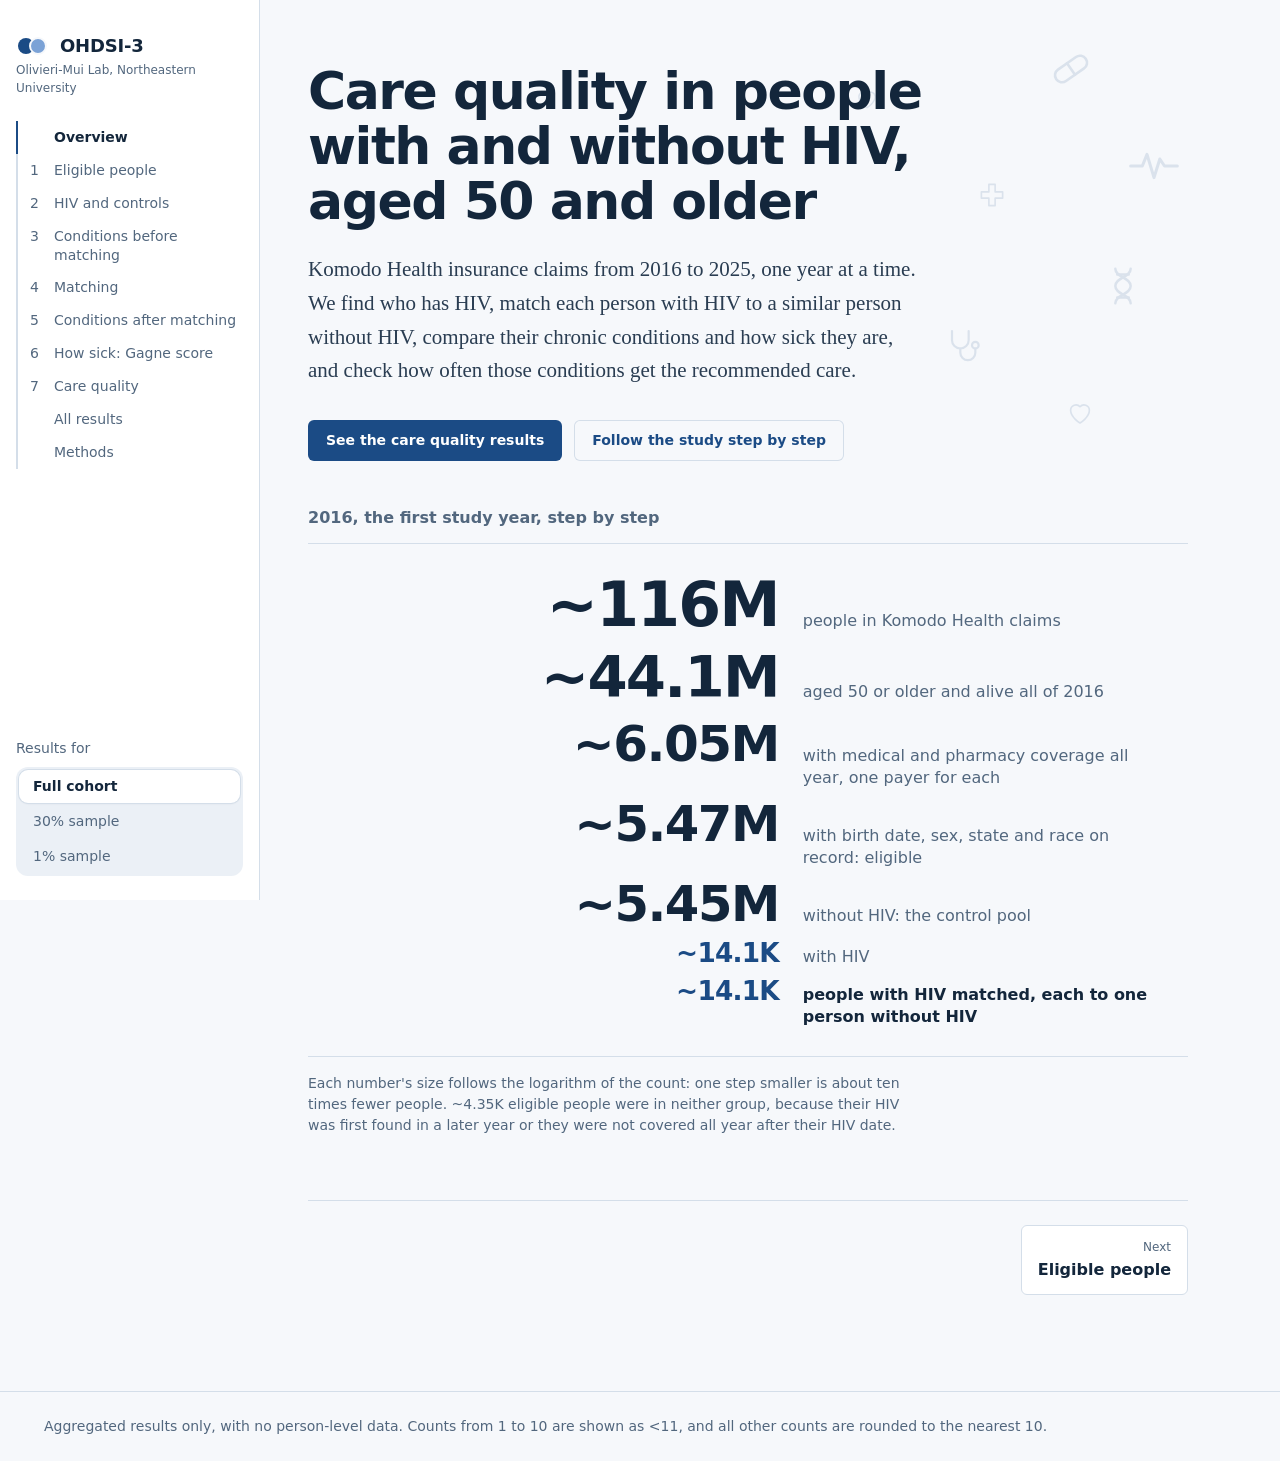
==== commit ac9e7c14: "Site: one page per step, All results page with search, no expanders" ====
--- a/docs/index.html
+++ b/docs/index.html
@@ -4,7 +4,7 @@
   <meta charset="utf-8">
   <meta name="viewport" content="width=device-width, initial-scale=1">
   <meta http-equiv="Content-Security-Policy" content="default-src 'self'; script-src 'self'; style-src 'self' https://fonts.googleapis.com; font-src https://fonts.gstatic.com; img-src 'self' data:; connect-src 'none'; object-src 'none'; base-uri 'none'; form-action 'none'">
-  <title>Care quality with and without HIV</title>
+  <title>SHARP: care quality with and without HIV</title>
   <meta name="description" content="Aggregated results of the OHDSI-3 capstone pipeline: adults aged 50 and older in Komodo Health claims, 2016 to 2025, people with HIV and matched people without HIV.">
   <link rel="icon" href="data:image/svg+xml,%3Csvg xmlns='http://www.w3.org/2000/svg' viewBox='0 0 32 32'%3E%3Ccircle cx='11' cy='16' r='9' fill='%231B4B85'/%3E%3Ccircle cx='21' cy='16' r='9' fill='%237BA2D6' stroke='%23F6F8FB' stroke-width='2'/%3E%3C/svg%3E">
   <link rel="preconnect" href="https://fonts.googleapis.com">
@@ -19,22 +19,23 @@
 
   <div class="layout">
     <aside class="sidebar" aria-label="Site">
-      <a class="brand" href="#top">
+      <a class="brand" href="index.html">
         <svg class="brand-mark" viewBox="0 0 32 20" aria-hidden="true"><circle cx="10" cy="10" r="8" fill="#1B4B85"/><circle cx="22" cy="10" r="8" fill="#7BA2D6" stroke="#F6F8FB" stroke-width="2"/></svg>
         <span class="brand-name">OHDSI-3</span>
         <span class="brand-lab">Olivieri-Mui Lab, Northeastern University</span>
       </a>
       <nav class="rail" aria-label="Pipeline steps">
         <ol>
-          <li><a href="#top"><span class="n"></span>Overview</a></li>
-          <li><a href="#eligible"><span class="n">1</span>Eligible people</a></li>
-          <li><a href="#groups"><span class="n">2</span>HIV and controls</a></li>
-          <li><a href="#before"><span class="n">3</span>Conditions before matching</a></li>
-          <li><a href="#matching"><span class="n">4</span>Matching</a></li>
-          <li><a href="#after"><span class="n">5</span>Conditions after matching</a></li>
-          <li><a href="#gagne"><span class="n">6</span>How sick: Gagne score</a></li>
-          <li><a href="#care"><span class="n">7</span>Care quality</a></li>
-          <li><a href="#methods"><span class="n"></span>Methods</a></li>
+          <li><a href="index.html"><span class="n"></span>Overview</a></li>
+          <li><a href="eligible.html"><span class="n">1</span>Eligible people</a></li>
+          <li><a href="groups.html"><span class="n">2</span>HIV and controls</a></li>
+          <li><a href="before.html"><span class="n">3</span>Conditions before matching</a></li>
+          <li><a href="matching.html"><span class="n">4</span>Matching</a></li>
+          <li><a href="after.html"><span class="n">5</span>Conditions after matching</a></li>
+          <li><a href="gagne.html"><span class="n">6</span>How sick: Gagne score</a></li>
+          <li><a href="care.html"><span class="n">7</span>Care quality</a></li>
+          <li><a href="results.html"><span class="n"></span>All results</a></li>
+        <li><a href="methods.html"><span class="n"></span>Methods</a></li>
         </ol>
       </nav>
       <div class="profile-picker">
@@ -62,70 +63,13 @@
           </div>
           <h1 id="title">Care quality in people with and without HIV, aged 50 and older</h1>
           <p class="lede">Komodo Health insurance claims from 2016 to 2025, one year at a time. We find who has HIV, match each person with HIV to a similar person without HIV, compare their chronic conditions and how sick they are, and check how often those conditions get the recommended care.</p>
+          <p class="hero-actions"><a class="button" href="care.html">See the care quality results</a> <a class="button ghost" href="eligible.html">Follow the study step by step</a></p>
           <div class="section-body" data-part="overview"><p class="loading-note">Loading the results&hellip;</p></div>
           <noscript><p class="error-panel">This site draws its charts with JavaScript. Turn it on, or read the result tables in the repository's results folder.</p></noscript>
         </section>
-
-        <section class="section" id="eligible" aria-labelledby="h-eligible">
-          <h2 id="h-eligible"><span class="n">1</span>Eligible people</h2>
-          <p class="lede">A person-year counts when the person is 50 or older on December 31, alive all year, covered for medical and pharmacy claims all year by one payer for each, and has a birth date, sex, state and race on record.</p>
-          <div class="section-body" data-part="eligible"></div>
-        </section>
-
-        <section class="section" id="groups" aria-labelledby="h-groups">
-          <h2 id="h-groups"><span class="n">2</span>People with HIV and the control pool</h2>
-          <p class="lede">A person has HIV from the first year any of three routes is met: an inpatient HIV diagnosis, two outpatient HIV diagnoses at least seven days apart, or two fills of HIV medicines within 90 days. Medicines that are also used for PrEP, hepatitis B or COVID-19 (lamivudine, ritonavir, tenofovir, emtricitabine, cabotegravir, lenacapavir) do not count on their own. Everyone else who is eligible is in the control pool.</p>
-          <div class="section-body" data-part="groups"></div>
-        </section>
-
-        <section class="section" id="before" aria-labelledby="h-before">
-          <h2 id="h-before"><span class="n">3</span>Conditions before matching</h2>
-          <p class="lede">Each person-year is checked for 11 chronic conditions, each counted with at least one inpatient claim or two outpatient claims in the year. Here people with HIV are compared with the whole control pool.</p>
-          <div class="section-body" data-part="before"></div>
-        </section>
-
-        <section class="section" id="matching" aria-labelledby="h-matching">
-          <h2 id="h-matching"><span class="n">4</span>Propensity score matching</h2>
-          <p class="lede">Each year, every person with HIV is matched to one person without HIV of the same sex with the closest propensity score, which comes from birth year, census region and race. A match has to be within 0.2 standard deviations of the score's logit, and no control is used twice in a year.</p>
-          <div class="section-body" data-part="matching"></div>
-        </section>
-
-        <section class="section" id="after" aria-labelledby="h-after">
-          <h2 id="h-after"><span class="n">5</span>Conditions after matching</h2>
-          <p class="lede">The same 11 conditions, now in people with HIV and their matched controls, who share their sex and are close in age, region and race.</p>
-          <div class="section-body" data-part="after"></div>
-        </section>
-
-        <section class="section" id="gagne" aria-labelledby="h-gagne">
-          <h2 id="h-gagne"><span class="n">6</span>How sick: the Gagne score</h2>
-          <p class="lede">The Gagne combined comorbidity score adds a weight for each of 20 groups of diagnoses in the year, from &minus;1 for hypertension to 5 for metastatic cancer. HIV/AIDS is one of the groups, with a weight of &minus;1, so the fair comparison leaves it out.</p>
-          <div class="section-body" data-part="gagne"></div>
-        </section>
-
-        <section class="section" id="care" aria-labelledby="h-care">
-          <h2 id="h-care"><span class="n">7</span>Care quality</h2>
-          <p class="lede">For each condition, the share of person-years in which the person got the recommended care, in the matched groups. Each year is calculated on its own. Comparing within Gagne levels sets people with HIV against controls who are about as sick.</p>
-          <div class="section-body" data-part="care"></div>
-        </section>
-
-        <section class="section methods" id="methods" aria-labelledby="h-methods">
-          <h2 id="h-methods">Methods and how to read this site</h2>
-          <div class="section-body" data-part="run"></div>
-          <div class="prose">
-            <h3>Three runs</h3>
-            <p>The full cohort is the result. The 1% and 30% samples were used to test the pipeline. Each sample is a fixed set of people chosen by a hash of the patient ID, so the 1% sample is inside the 30% one and the same people are picked every time.</p>
-            <h3>Small numbers are hidden</h3>
-            <p>Only aggregated counts leave the database, and no exact count is published. Any count from 1 to 10 is shown as &lt;11 and the percentages on that row are hidden. Every other count is rounded to the nearest 10 (the smallest shown is 20), and percentages to one decimal, so a hidden count cannot be worked out by subtracting other numbers from a total. Zeros are shown as zeros.</p>
-            <h3>Provisional</h3>
-            <p>The HIV medicine rules, the condition code lists and the care quality codes are still being reviewed with the principal investigator, so treat every number here as provisional.</p>
-            <h3>Matching</h3>
-            <p>The propensity score is a logistic regression of HIV status on birth year, census region and race, fitted once for each year on every person with HIV and 20 randomly chosen controls of the same year and sex. Matching is exact on sex and one to one, nearest neighbour on the logit of the score, highest scores first, without replacement within a year. Balance is the standardized mean difference, scaled by the standard deviation in the HIV group.</p>
-            <h3>Gagne score and care quality</h3>
-            <p>The Gagne score uses Nemo Zhou's ICD-10-CM lookups; a diagnosis counts in the calendar year it falls in. Care quality measures look back further where the measure needs it, for example an eye exam in the last two years.</p>
-            <h3>Code and credits</h3>
-            <p>The cohort, the HIV groups and the matching method follow Lifei's code; the Gagne score follows Rhea's code. Group 3, fall 2026 capstone, with the Olivieri-Mui Lab at Northeastern University. The code and every result table are in the <a href="https://github.com/nucapstone/SHARP">SHARP repository</a>. After a new run, rebuild this site's data with <span class="command">python -m runner.site_data</span>.</p>
-          </div>
-        </section>
+        <nav class="pager" aria-label="Next and previous">
+          <a class="next" href="eligible.html"><span>Next</span>Eligible people</a>
+        </nav>
       </div>
     </main>
   </div>
--- a/docs/assets/site.css
+++ b/docs/assets/site.css
@@ -441,3 +441,18 @@
 .hero-icons svg:nth-child(5) { left:72%;top:58%;width:40px; }
 .hero-icons svg:nth-child(6) { left:86%;top:72%;width:30px; }
 .hero-icons svg:nth-child(7) { left:62%;top:12%;width:26px; }
+
+/* ---------------------------------------------------------------- pages */
+
+.hero-actions { display: flex; flex-wrap: wrap; gap: var(--s3); margin: 0 0 var(--s6); }
+.button.ghost { background: transparent; color: var(--accent); box-shadow: inset 0 0 0 1px var(--rule); text-decoration: none; }
+.hero-actions .button { text-decoration: none; display: inline-block; padding: 10px 18px; }
+.pager { display: flex; justify-content: space-between; gap: var(--s4); margin-top: var(--s8); padding-top: var(--s5); border-top: 1px solid var(--rule); }
+.pager a { display: flex; flex-direction: column; gap: 2px; text-decoration: none; font-weight: 600; color: var(--ink); padding: var(--s3) var(--s4); border: 1px solid var(--rule); border-radius: var(--radius); background: var(--white); }
+.pager a:hover { border-color: var(--accent); }
+.pager a span { font-size: var(--t-12); font-weight: 400; color: var(--muted); }
+.pager .next { margin-left: auto; text-align: right; }
+.search { display: flex; flex-direction: column; align-items: stretch; gap: var(--s2); max-width: 480px; margin-bottom: var(--s5); }
+.search input { font: inherit; padding: 10px 12px; border: 1px solid var(--rule); border-radius: var(--radius); background: var(--white); color: var(--ink); }
+.more-item[hidden], .more-results[hidden] { display: none; }
+.section { border-top: 0; margin-top: 0; padding-top: 0; }
